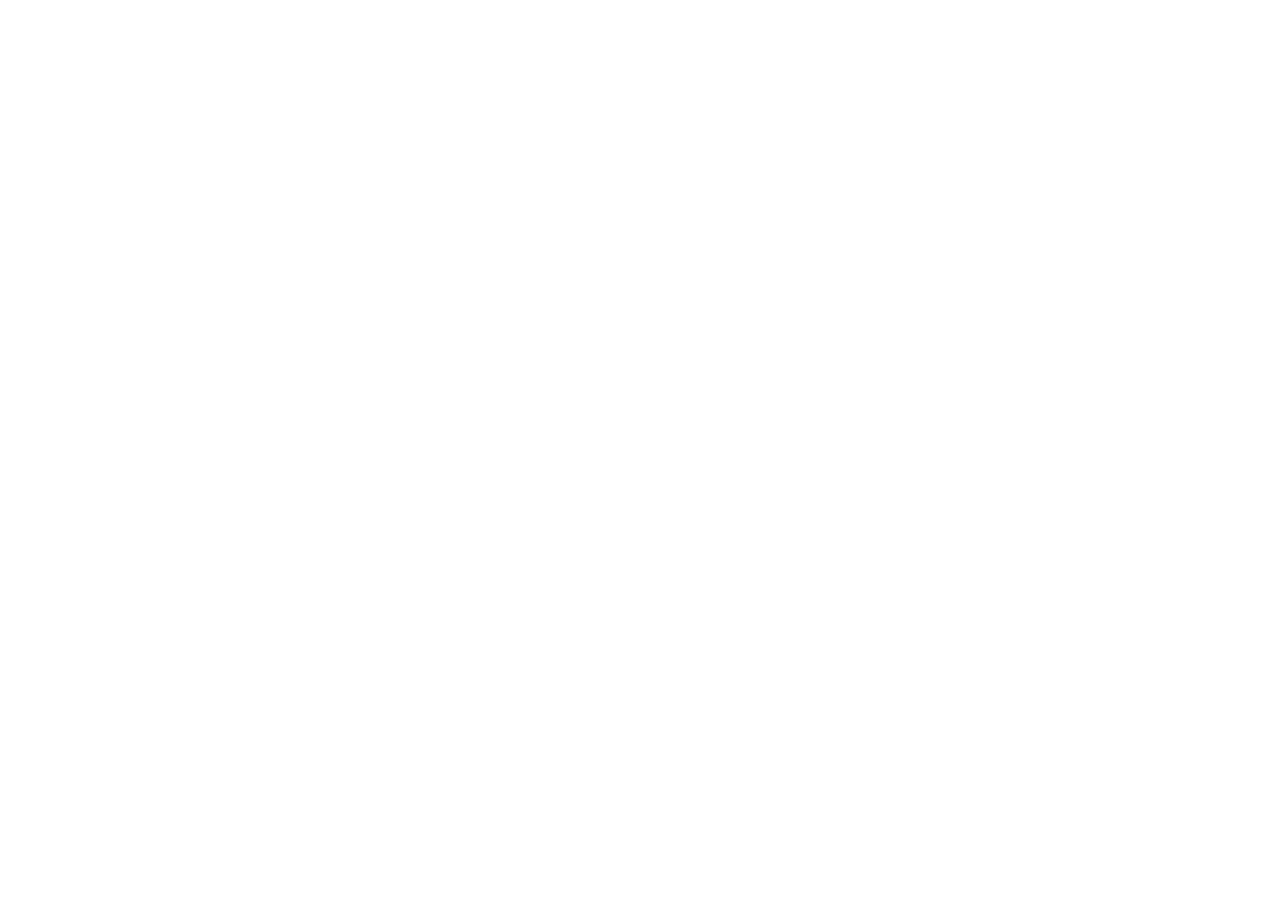
==== index-1.html @ 82b0519e "第一次" ====
<!DOCTYPE html>
<html lang="en">
<head>
  <meta charset="UTF-8">
  <meta http-equiv="X-UA-Compatible" content="IE=edge">
  <meta name="viewport" content="width=device-width, initial-scale=1.0">
  <title>Document</title>
</head>
<body>
  
</body>
</html>
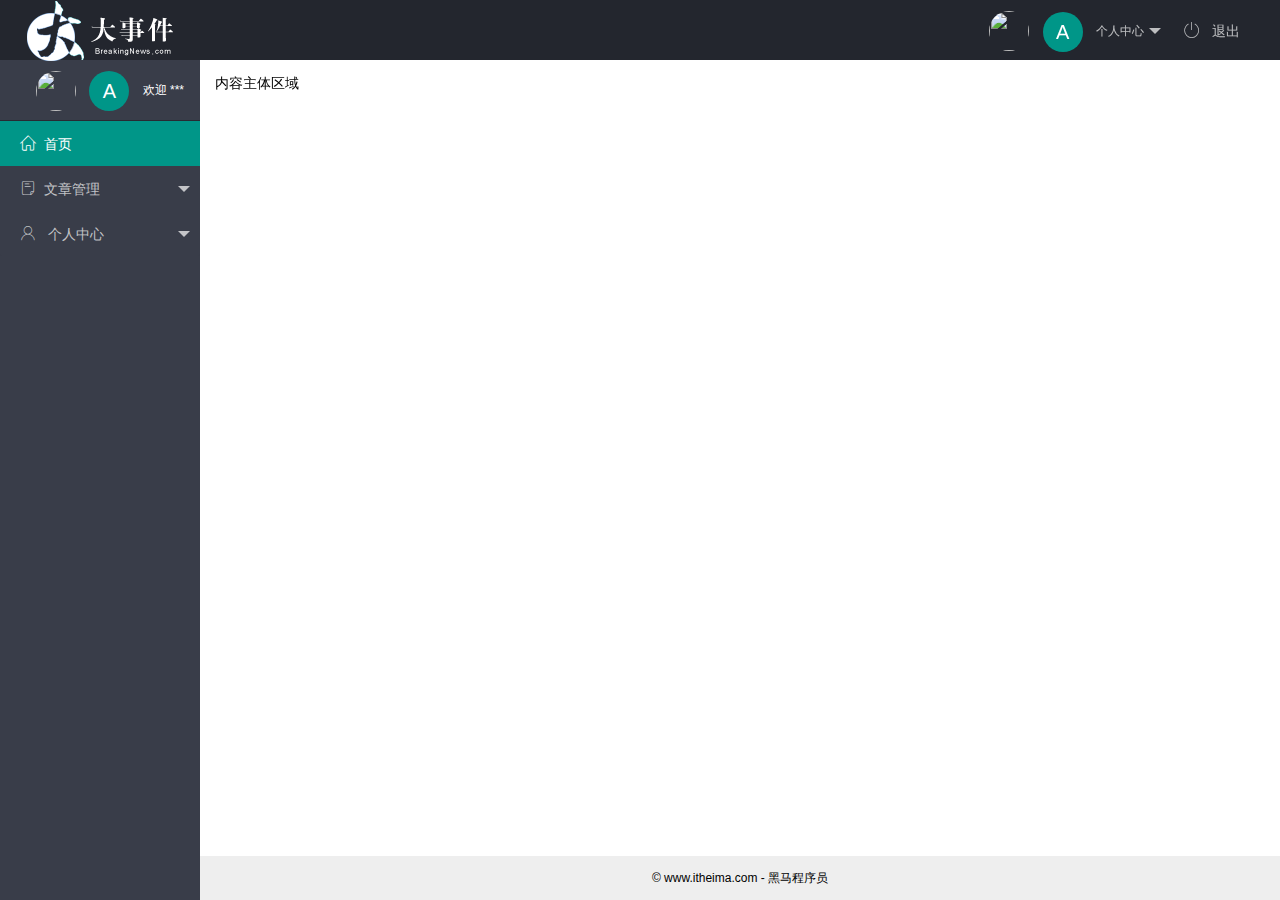
==== commit df643eb6: "index提交" ====
--- a/index-1.html
+++ b/index-1.html
@@ -1,12 +1,106 @@
 <!DOCTYPE html>
 <html lang="en">
+
 <head>
   <meta charset="UTF-8">
   <meta http-equiv="X-UA-Compatible" content="IE=edge">
   <meta name="viewport" content="width=device-width, initial-scale=1.0">
   <title>Document</title>
+  <!-- 导入类ui样式表 -->
+  <link rel="stylesheet" href="/assets/lib/layui/css/layui.css">
+  <!-- 导入字体图标 -->
+  <link rel="stylesheet" href="/assets/fonts/iconfont.css">
+  <!-- 导入自己样式 -->
+  <link rel="stylesheet" href="/assets/css/index-1.css">
 </head>
-<body>
-  
+
+<body class="layui-layout-body">
+  <div class="layui-layout layui-layout-admin">
+    <div class="layui-header">
+      <div class="layui-logo">
+        <img src="/assets/images/logo.png" alt="">
+      </div>
+      <!-- 头部区域（可配合layui已有的水平导航） -->
+      <ul class="layui-nav layui-layout-right">
+        <li class="layui-nav-item">
+          <!-- 右侧侧边栏头像 -->
+          <a href="javascript:;" class="userinfo">
+            <img src="http://t.cn/RCzsdCq" class="layui-nav-img">
+            <span class="text-avatar">A</span>
+            个人中心
+          </a>
+          <dl class="layui-nav-child">
+            <dd><a href="">基本资料</a></dd>
+            <dd><a href="">更换头像</a></dd>
+            <dd><a href="">重置密码</a></dd>
+          </dl>
+        </li>
+        <li class="layui-nav-item">
+          <a href=""><span class="iconfont icon-tuichu"></span> 退出</a>
+        </li>
+      </ul>
+    </div>
+
+    <div class="layui-side layui-bg-black">
+      <div class="layui-side-scroll">
+        <!-- 左侧侧边栏头像 -->
+        <div class="userinfo">
+          <img src="http://t.cn/RCzsdCq" class="layui-nav-img" />
+          <span class="text-avatar">A</span>
+          <span id="welcome">欢迎 ***</span>
+        </div>
+        <!-- 左侧导航区域（可配合layui已有的垂直导航） -->
+        <ul class="layui-nav layui-nav-tree" lay-shrink="all">
+          <li class="layui-nav-item layui-this">
+            <a href="/home/dashboard.html" target="fm"><span class="iconfont icon-home"></span>首页</a>
+          </li>
+          <li class="layui-nav-item">
+            <a class="" href="javascript:;"><span class="iconfont icon-16"></span>文章管理</a>
+            <dl class="layui-nav-child">
+              <dd>
+                <a href="javascript:;"><i class="layui-icon layui-icon-app"></i>文章类别</a>
+              </dd>
+              <dd>
+                <a href="javascript:;"><i class="layui-icon layui-icon-app"></i>文章列表</a>
+              </dd>
+              <dd>
+                <a href="javascript:;"><i class="layui-icon layui-icon-app"></i>发布文章</a>
+              </dd>
+            </dl>
+          </li>
+          <li class="layui-nav-item">
+            <a href="javascript:;"><span class="iconfont icon-user"></span> 个人中心</a>
+            <dl class="layui-nav-child">
+              <dd>
+                <a href="javascript:;"><i class="layui-icon layui-icon-app"></i>基本资料</a>
+              </dd>
+              <dd><a href="javascript:;"><i class="layui-icon layui-icon-app"></i>更换头像</a></dd>
+              <dd><a href="javascript:;"><i class="layui-icon layui-icon-app"></i>重置密码</a></dd>
+            </dl>
+          </li>
+
+        </ul>
+      </div>
+    </div>
+
+    <div class="layui-body">
+      <!-- 内容主体区域 -->
+      <div style="padding: 15px;">内容主体区域</div>
+    </div>
+
+    <div class="layui-footer">
+      <!-- 底部固定区域 -->
+      © www.itheima.com - 黑马程序员
+    </div>
+  </div>
+  <script src="/assets/lib/layui/layui.all.js"></script>
+  <!-- <script>
+  //JavaScript代码区域
+  layui.use('element', function(){
+    var element = layui.element;
+    
+  });
+  </script> -->
 </body>
+
 </html>--- a/assets/lib/layui/css/layui.css
+++ b/assets/lib/layui/css/layui.css
@@ -0,0 +1,2 @@
+/** layui-v2.5.5 MIT License By https://www.layui.com */
+ .layui-inline,img{display:inline-block;vertical-align:middle}h1,h2,h3,h4,h5,h6{font-weight:400}.layui-edge,.layui-header,.layui-inline,.layui-main{position:relative}.layui-body,.layui-edge,.layui-elip{overflow:hidden}.layui-btn,.layui-edge,.layui-inline,img{vertical-align:middle}.layui-btn,.layui-disabled,.layui-icon,.layui-unselect{-moz-user-select:none;-webkit-user-select:none;-ms-user-select:none}.layui-elip,.layui-form-checkbox span,.layui-form-pane .layui-form-label{text-overflow:ellipsis;white-space:nowrap}.layui-breadcrumb,.layui-tree-btnGroup{visibility:hidden}blockquote,body,button,dd,div,dl,dt,form,h1,h2,h3,h4,h5,h6,input,li,ol,p,pre,td,textarea,th,ul{margin:0;padding:0;-webkit-tap-highlight-color:rgba(0,0,0,0)}a:active,a:hover{outline:0}img{border:none}li{list-style:none}table{border-collapse:collapse;border-spacing:0}h4,h5,h6{font-size:100%}button,input,optgroup,option,select,textarea{font-family:inherit;font-size:inherit;font-style:inherit;font-weight:inherit;outline:0}pre{white-space:pre-wrap;white-space:-moz-pre-wrap;white-space:-pre-wrap;white-space:-o-pre-wrap;word-wrap:break-word}body{line-height:24px;font:14px Helvetica Neue,Helvetica,PingFang SC,Tahoma,Arial,sans-serif}hr{height:1px;margin:10px 0;border:0;clear:both}a{color:#333;text-decoration:none}a:hover{color:#777}a cite{font-style:normal;*cursor:pointer}.layui-border-box,.layui-border-box *{box-sizing:border-box}.layui-box,.layui-box *{box-sizing:content-box}.layui-clear{clear:both;*zoom:1}.layui-clear:after{content:'\20';clear:both;*zoom:1;display:block;height:0}.layui-inline{*display:inline;*zoom:1}.layui-edge{display:inline-block;width:0;height:0;border-width:6px;border-style:dashed;border-color:transparent}.layui-edge-top{top:-4px;border-bottom-color:#999;border-bottom-style:solid}.layui-edge-right{border-left-color:#999;border-left-style:solid}.layui-edge-bottom{top:2px;border-top-color:#999;border-top-style:solid}.layui-edge-left{border-right-color:#999;border-right-style:solid}.layui-disabled,.layui-disabled:hover{color:#d2d2d2!important;cursor:not-allowed!important}.layui-circle{border-radius:100%}.layui-show{display:block!important}.layui-hide{display:none!important}@font-face{font-family:layui-icon;src:url(../font/iconfont.eot?v=250);src:url(../font/iconfont.eot?v=250#iefix) format('embedded-opentype'),url(../font/iconfont.woff2?v=250) format('woff2'),url(../font/iconfont.woff?v=250) format('woff'),url(../font/iconfont.ttf?v=250) format('truetype'),url(../font/iconfont.svg?v=250#layui-icon) format('svg')}.layui-icon{font-family:layui-icon!important;font-size:16px;font-style:normal;-webkit-font-smoothing:antialiased;-moz-osx-font-smoothing:grayscale}.layui-icon-reply-fill:before{content:"\e611"}.layui-icon-set-fill:before{content:"\e614"}.layui-icon-menu-fill:before{content:"\e60f"}.layui-icon-search:before{content:"\e615"}.layui-icon-share:before{content:"\e641"}.layui-icon-set-sm:before{content:"\e620"}.layui-icon-engine:before{content:"\e628"}.layui-icon-close:before{content:"\1006"}.layui-icon-close-fill:before{content:"\1007"}.layui-icon-chart-screen:before{content:"\e629"}.layui-icon-star:before{content:"\e600"}.layui-icon-circle-dot:before{content:"\e617"}.layui-icon-chat:before{content:"\e606"}.layui-icon-release:before{content:"\e609"}.layui-icon-list:before{content:"\e60a"}.layui-icon-chart:before{content:"\e62c"}.layui-icon-ok-circle:before{content:"\1005"}.layui-icon-layim-theme:before{content:"\e61b"}.layui-icon-table:before{content:"\e62d"}.layui-icon-right:before{content:"\e602"}.layui-icon-left:before{content:"\e603"}.layui-icon-cart-simple:before{content:"\e698"}.layui-icon-face-cry:before{content:"\e69c"}.layui-icon-face-smile:before{content:"\e6af"}.layui-icon-survey:before{content:"\e6b2"}.layui-icon-tree:before{content:"\e62e"}.layui-icon-upload-circle:before{content:"\e62f"}.layui-icon-add-circle:before{content:"\e61f"}.layui-icon-download-circle:before{content:"\e601"}.layui-icon-templeate-1:before{content:"\e630"}.layui-icon-util:before{content:"\e631"}.layui-icon-face-surprised:before{content:"\e664"}.layui-icon-edit:before{content:"\e642"}.layui-icon-speaker:before{content:"\e645"}.layui-icon-down:before{content:"\e61a"}.layui-icon-file:before{content:"\e621"}.layui-icon-layouts:before{content:"\e632"}.layui-icon-rate-half:before{content:"\e6c9"}.layui-icon-add-circle-fine:before{content:"\e608"}.layui-icon-prev-circle:before{content:"\e633"}.layui-icon-read:before{content:"\e705"}.layui-icon-404:before{content:"\e61c"}.layui-icon-carousel:before{content:"\e634"}.layui-icon-help:before{content:"\e607"}.layui-icon-code-circle:before{content:"\e635"}.layui-icon-water:before{content:"\e636"}.layui-icon-username:before{content:"\e66f"}.layui-icon-find-fill:before{content:"\e670"}.layui-icon-about:before{content:"\e60b"}.layui-icon-location:before{content:"\e715"}.layui-icon-up:before{content:"\e619"}.layui-icon-pause:before{content:"\e651"}.layui-icon-date:before{content:"\e637"}.layui-icon-layim-uploadfile:before{content:"\e61d"}.layui-icon-delete:before{content:"\e640"}.layui-icon-play:before{content:"\e652"}.layui-icon-top:before{content:"\e604"}.layui-icon-friends:before{content:"\e612"}.layui-icon-refresh-3:before{content:"\e9aa"}.layui-icon-ok:before{content:"\e605"}.layui-icon-layer:before{content:"\e638"}.layui-icon-face-smile-fine:before{content:"\e60c"}.layui-icon-dollar:before{content:"\e659"}.layui-icon-group:before{content:"\e613"}.layui-icon-layim-download:before{content:"\e61e"}.layui-icon-picture-fine:before{content:"\e60d"}.layui-icon-link:before{content:"\e64c"}.layui-icon-diamond:before{content:"\e735"}.layui-icon-log:before{content:"\e60e"}.layui-icon-rate-solid:before{content:"\e67a"}.layui-icon-fonts-del:before{content:"\e64f"}.layui-icon-unlink:before{content:"\e64d"}.layui-icon-fonts-clear:before{content:"\e639"}.layui-icon-triangle-r:before{content:"\e623"}.layui-icon-circle:before{content:"\e63f"}.layui-icon-radio:before{content:"\e643"}.layui-icon-align-center:before{content:"\e647"}.layui-icon-align-right:before{content:"\e648"}.layui-icon-align-left:before{content:"\e649"}.layui-icon-loading-1:before{content:"\e63e"}.layui-icon-return:before{content:"\e65c"}.layui-icon-fonts-strong:before{content:"\e62b"}.layui-icon-upload:before{content:"\e67c"}.layui-icon-dialogue:before{content:"\e63a"}.layui-icon-video:before{content:"\e6ed"}.layui-icon-headset:before{content:"\e6fc"}.layui-icon-cellphone-fine:before{content:"\e63b"}.layui-icon-add-1:before{content:"\e654"}.layui-icon-face-smile-b:before{content:"\e650"}.layui-icon-fonts-html:before{content:"\e64b"}.layui-icon-form:before{content:"\e63c"}.layui-icon-cart:before{content:"\e657"}.layui-icon-camera-fill:before{content:"\e65d"}.layui-icon-tabs:before{content:"\e62a"}.layui-icon-fonts-code:before{content:"\e64e"}.layui-icon-fire:before{content:"\e756"}.layui-icon-set:before{content:"\e716"}.layui-icon-fonts-u:before{content:"\e646"}.layui-icon-triangle-d:before{content:"\e625"}.layui-icon-tips:before{content:"\e702"}.layui-icon-picture:before{content:"\e64a"}.layui-icon-more-vertical:before{content:"\e671"}.layui-icon-flag:before{content:"\e66c"}.layui-icon-loading:before{content:"\e63d"}.layui-icon-fonts-i:before{content:"\e644"}.layui-icon-refresh-1:before{content:"\e666"}.layui-icon-rmb:before{content:"\e65e"}.layui-icon-home:before{content:"\e68e"}.layui-icon-user:before{content:"\e770"}.layui-icon-notice:before{content:"\e667"}.layui-icon-login-weibo:before{content:"\e675"}.layui-icon-voice:before{content:"\e688"}.layui-icon-upload-drag:before{content:"\e681"}.layui-icon-login-qq:before{content:"\e676"}.layui-icon-snowflake:before{content:"\e6b1"}.layui-icon-file-b:before{content:"\e655"}.layui-icon-template:before{content:"\e663"}.layui-icon-auz:before{content:"\e672"}.layui-icon-console:before{content:"\e665"}.layui-icon-app:before{content:"\e653"}.layui-icon-prev:before{content:"\e65a"}.layui-icon-website:before{content:"\e7ae"}.layui-icon-next:before{content:"\e65b"}.layui-icon-component:before{content:"\e857"}.layui-icon-more:before{content:"\e65f"}.layui-icon-login-wechat:before{content:"\e677"}.layui-icon-shrink-right:before{content:"\e668"}.layui-icon-spread-left:before{content:"\e66b"}.layui-icon-camera:before{content:"\e660"}.layui-icon-note:before{content:"\e66e"}.layui-icon-refresh:before{content:"\e669"}.layui-icon-female:before{content:"\e661"}.layui-icon-male:before{content:"\e662"}.layui-icon-password:before{content:"\e673"}.layui-icon-senior:before{content:"\e674"}.layui-icon-theme:before{content:"\e66a"}.layui-icon-tread:before{content:"\e6c5"}.layui-icon-praise:before{content:"\e6c6"}.layui-icon-star-fill:before{content:"\e658"}.layui-icon-rate:before{content:"\e67b"}.layui-icon-template-1:before{content:"\e656"}.layui-icon-vercode:before{content:"\e679"}.layui-icon-cellphone:before{content:"\e678"}.layui-icon-screen-full:before{content:"\e622"}.layui-icon-screen-restore:before{content:"\e758"}.layui-icon-cols:before{content:"\e610"}.layui-icon-export:before{content:"\e67d"}.layui-icon-print:before{content:"\e66d"}.layui-icon-slider:before{content:"\e714"}.layui-icon-addition:before{content:"\e624"}.layui-icon-subtraction:before{content:"\e67e"}.layui-icon-service:before{content:"\e626"}.layui-icon-transfer:before{content:"\e691"}.layui-main{width:1140px;margin:0 auto}.layui-header{z-index:1000;height:60px}.layui-header a:hover{transition:all .5s;-webkit-transition:all .5s}.layui-side{position:fixed;left:0;top:0;bottom:0;z-index:999;width:200px;overflow-x:hidden}.layui-side-scroll{position:relative;width:220px;height:100%;overflow-x:hidden}.layui-body{position:absolute;left:200px;right:0;top:0;bottom:0;z-index:998;width:auto;overflow-y:auto;box-sizing:border-box}.layui-layout-body{overflow:hidden}.layui-layout-admin .layui-header{background-color:#23262E}.layui-layout-admin .layui-side{top:60px;width:200px;overflow-x:hidden}.layui-layout-admin .layui-body{position:fixed;top:60px;bottom:44px}.layui-layout-admin .layui-main{width:auto;margin:0 15px}.layui-layout-admin .layui-footer{position:fixed;left:200px;right:0;bottom:0;height:44px;line-height:44px;padding:0 15px;background-color:#eee}.layui-layout-admin .layui-logo{position:absolute;left:0;top:0;width:200px;height:100%;line-height:60px;text-align:center;color:#009688;font-size:16px}.layui-layout-admin .layui-header .layui-nav{background:0 0}.layui-layout-left{position:absolute!important;left:200px;top:0}.layui-layout-right{position:absolute!important;right:0;top:0}.layui-container{position:relative;margin:0 auto;padding:0 15px;box-sizing:border-box}.layui-fluid{position:relative;margin:0 auto;padding:0 15px}.layui-row:after,.layui-row:before{content:'';display:block;clear:both}.layui-col-lg1,.layui-col-lg10,.layui-col-lg11,.layui-col-lg12,.layui-col-lg2,.layui-col-lg3,.layui-col-lg4,.layui-col-lg5,.layui-col-lg6,.layui-col-lg7,.layui-col-lg8,.layui-col-lg9,.layui-col-md1,.layui-col-md10,.layui-col-md11,.layui-col-md12,.layui-col-md2,.layui-col-md3,.layui-col-md4,.layui-col-md5,.layui-col-md6,.layui-col-md7,.layui-col-md8,.layui-col-md9,.layui-col-sm1,.layui-col-sm10,.layui-col-sm11,.layui-col-sm12,.layui-col-sm2,.layui-col-sm3,.layui-col-sm4,.layui-col-sm5,.layui-col-sm6,.layui-col-sm7,.layui-col-sm8,.layui-col-sm9,.layui-col-xs1,.layui-col-xs10,.layui-col-xs11,.layui-col-xs12,.layui-col-xs2,.layui-col-xs3,.layui-col-xs4,.layui-col-xs5,.layui-col-xs6,.layui-col-xs7,.layui-col-xs8,.layui-col-xs9{position:relative;display:block;box-sizing:border-box}.layui-col-xs1,.layui-col-xs10,.layui-col-xs11,.layui-col-xs12,.layui-col-xs2,.layui-col-xs3,.layui-col-xs4,.layui-col-xs5,.layui-col-xs6,.layui-col-xs7,.layui-col-xs8,.layui-col-xs9{float:left}.layui-col-xs1{width:8.33333333%}.layui-col-xs2{width:16.66666667%}.layui-col-xs3{width:25%}.layui-col-xs4{width:33.33333333%}.layui-col-xs5{width:41.66666667%}.layui-col-xs6{width:50%}.layui-col-xs7{width:58.33333333%}.layui-col-xs8{width:66.66666667%}.layui-col-xs9{width:75%}.layui-col-xs10{width:83.33333333%}.layui-col-xs11{width:91.66666667%}.layui-col-xs12{width:100%}.layui-col-xs-offset1{margin-left:8.33333333%}.layui-col-xs-offset2{margin-left:16.66666667%}.layui-col-xs-offset3{margin-left:25%}.layui-col-xs-offset4{margin-left:33.33333333%}.layui-col-xs-offset5{margin-left:41.66666667%}.layui-col-xs-offset6{margin-left:50%}.layui-col-xs-offset7{margin-left:58.33333333%}.layui-col-xs-offset8{margin-left:66.66666667%}.layui-col-xs-offset9{margin-left:75%}.layui-col-xs-offset10{margin-left:83.33333333%}.layui-col-xs-offset11{margin-left:91.66666667%}.layui-col-xs-offset12{margin-left:100%}@media screen and (max-width:768px){.layui-hide-xs{display:none!important}.layui-show-xs-block{display:block!important}.layui-show-xs-inline{display:inline!important}.layui-show-xs-inline-block{display:inline-block!important}}@media screen and (min-width:768px){.layui-container{width:750px}.layui-hide-sm{display:none!important}.layui-show-sm-block{display:block!important}.layui-show-sm-inline{display:inline!important}.layui-show-sm-inline-block{display:inline-block!important}.layui-col-sm1,.layui-col-sm10,.layui-col-sm11,.layui-col-sm12,.layui-col-sm2,.layui-col-sm3,.layui-col-sm4,.layui-col-sm5,.layui-col-sm6,.layui-col-sm7,.layui-col-sm8,.layui-col-sm9{float:left}.layui-col-sm1{width:8.33333333%}.layui-col-sm2{width:16.66666667%}.layui-col-sm3{width:25%}.layui-col-sm4{width:33.33333333%}.layui-col-sm5{width:41.66666667%}.layui-col-sm6{width:50%}.layui-col-sm7{width:58.33333333%}.layui-col-sm8{width:66.66666667%}.layui-col-sm9{width:75%}.layui-col-sm10{width:83.33333333%}.layui-col-sm11{width:91.66666667%}.layui-col-sm12{width:100%}.layui-col-sm-offset1{margin-left:8.33333333%}.layui-col-sm-offset2{margin-left:16.66666667%}.layui-col-sm-offset3{margin-left:25%}.layui-col-sm-offset4{margin-left:33.33333333%}.layui-col-sm-offset5{margin-left:41.66666667%}.layui-col-sm-offset6{margin-left:50%}.layui-col-sm-offset7{margin-left:58.33333333%}.layui-col-sm-offset8{margin-left:66.66666667%}.layui-col-sm-offset9{margin-left:75%}.layui-col-sm-offset10{margin-left:83.33333333%}.layui-col-sm-offset11{margin-left:91.66666667%}.layui-col-sm-offset12{margin-left:100%}}@media screen and (min-width:992px){.layui-container{width:970px}.layui-hide-md{display:none!important}.layui-show-md-block{display:block!important}.layui-show-md-inline{display:inline!important}.layui-show-md-inline-block{display:inline-block!important}.layui-col-md1,.layui-col-md10,.layui-col-md11,.layui-col-md12,.layui-col-md2,.layui-col-md3,.layui-col-md4,.layui-col-md5,.layui-col-md6,.layui-col-md7,.layui-col-md8,.layui-col-md9{float:left}.layui-col-md1{width:8.33333333%}.layui-col-md2{width:16.66666667%}.layui-col-md3{width:25%}.layui-col-md4{width:33.33333333%}.layui-col-md5{width:41.66666667%}.layui-col-md6{width:50%}.layui-col-md7{width:58.33333333%}.layui-col-md8{width:66.66666667%}.layui-col-md9{width:75%}.layui-col-md10{width:83.33333333%}.layui-col-md11{width:91.66666667%}.layui-col-md12{width:100%}.layui-col-md-offset1{margin-left:8.33333333%}.layui-col-md-offset2{margin-left:16.66666667%}.layui-col-md-offset3{margin-left:25%}.layui-col-md-offset4{margin-left:33.33333333%}.layui-col-md-offset5{margin-left:41.66666667%}.layui-col-md-offset6{margin-left:50%}.layui-col-md-offset7{margin-left:58.33333333%}.layui-col-md-offset8{margin-left:66.66666667%}.layui-col-md-offset9{margin-left:75%}.layui-col-md-offset10{margin-left:83.33333333%}.layui-col-md-offset11{margin-left:91.66666667%}.layui-col-md-offset12{margin-left:100%}}@media screen and (min-width:1200px){.layui-container{width:1170px}.layui-hide-lg{display:none!important}.layui-show-lg-block{display:block!important}.layui-show-lg-inline{display:inline!important}.layui-show-lg-inline-block{display:inline-block!important}.layui-col-lg1,.layui-col-lg10,.layui-col-lg11,.layui-col-lg12,.layui-col-lg2,.layui-col-lg3,.layui-col-lg4,.layui-col-lg5,.layui-col-lg6,.layui-col-lg7,.layui-col-lg8,.layui-col-lg9{float:left}.layui-col-lg1{width:8.33333333%}.layui-col-lg2{width:16.66666667%}.layui-col-lg3{width:25%}.layui-col-lg4{width:33.33333333%}.layui-col-lg5{width:41.66666667%}.layui-col-lg6{width:50%}.layui-col-lg7{width:58.33333333%}.layui-col-lg8{width:66.66666667%}.layui-col-lg9{width:75%}.layui-col-lg10{width:83.33333333%}.layui-col-lg11{width:91.66666667%}.layui-col-lg12{width:100%}.layui-col-lg-offset1{margin-left:8.33333333%}.layui-col-lg-offset2{margin-left:16.66666667%}.layui-col-lg-offset3{margin-left:25%}.layui-col-lg-offset4{margin-left:33.33333333%}.layui-col-lg-offset5{margin-left:41.66666667%}.layui-col-lg-offset6{margin-left:50%}.layui-col-lg-offset7{margin-left:58.33333333%}.layui-col-lg-offset8{margin-left:66.66666667%}.layui-col-lg-offset9{margin-left:75%}.layui-col-lg-offset10{margin-left:83.33333333%}.layui-col-lg-offset11{margin-left:91.66666667%}.layui-col-lg-offset12{margin-left:100%}}.layui-col-space1{margin:-.5px}.layui-col-space1>*{padding:.5px}.layui-col-space3{margin:-1.5px}.layui-col-space3>*{padding:1.5px}.layui-col-space5{margin:-2.5px}.layui-col-space5>*{padding:2.5px}.layui-col-space8{margin:-3.5px}.layui-col-space8>*{padding:3.5px}.layui-col-space10{margin:-5px}.layui-col-space10>*{padding:5px}.layui-col-space12{margin:-6px}.layui-col-space12>*{padding:6px}.layui-col-space15{margin:-7.5px}.layui-col-space15>*{padding:7.5px}.layui-col-space18{margin:-9px}.layui-col-space18>*{padding:9px}.layui-col-space20{margin:-10px}.layui-col-space20>*{padding:10px}.layui-col-space22{margin:-11px}.layui-col-space22>*{padding:11px}.layui-col-space25{margin:-12.5px}.layui-col-space25>*{padding:12.5px}.layui-col-space30{margin:-15px}.layui-col-space30>*{padding:15px}.layui-btn,.layui-input,.layui-select,.layui-textarea,.layui-upload-button{outline:0;-webkit-appearance:none;transition:all .3s;-webkit-transition:all .3s;box-sizing:border-box}.layui-elem-quote{margin-bottom:10px;padding:15px;line-height:22px;border-left:5px solid #009688;border-radius:0 2px 2px 0;background-color:#f2f2f2}.layui-quote-nm{border-style:solid;border-width:1px 1px 1px 5px;background:0 0}.layui-elem-field{margin-bottom:10px;padding:0;border-width:1px;border-style:solid}.layui-elem-field legend{margin-left:20px;padding:0 10px;font-size:20px;font-weight:300}.layui-field-title{margin:10px 0 20px;border-width:1px 0 0}.layui-field-box{padding:10px 15px}.layui-field-title .layui-field-box{padding:10px 0}.layui-progress{position:relative;height:6px;border-radius:20px;background-color:#e2e2e2}.layui-progress-bar{position:absolute;left:0;top:0;width:0;max-width:100%;height:6px;border-radius:20px;text-align:right;background-color:#5FB878;transition:all .3s;-webkit-transition:all .3s}.layui-progress-big,.layui-progress-big .layui-progress-bar{height:18px;line-height:18px}.layui-progress-text{position:relative;top:-20px;line-height:18px;font-size:12px;color:#666}.layui-progress-big .layui-progress-text{position:static;padding:0 10px;color:#fff}.layui-collapse{border-width:1px;border-style:solid;border-radius:2px}.layui-colla-content,.layui-colla-item{border-top-width:1px;border-top-style:solid}.layui-colla-item:first-child{border-top:none}.layui-colla-title{position:relative;height:42px;line-height:42px;padding:0 15px 0 35px;color:#333;background-color:#f2f2f2;cursor:pointer;font-size:14px;overflow:hidden}.layui-colla-content{display:none;padding:10px 15px;line-height:22px;color:#666}.layui-colla-icon{position:absolute;left:15px;top:0;font-size:14px}.layui-card{margin-bottom:15px;border-radius:2px;background-color:#fff;box-shadow:0 1px 2px 0 rgba(0,0,0,.05)}.layui-card:last-child{margin-bottom:0}.layui-card-header{position:relative;height:42px;line-height:42px;padding:0 15px;border-bottom:1px solid #f6f6f6;color:#333;border-radius:2px 2px 0 0;font-size:14px}.layui-bg-black,.layui-bg-blue,.layui-bg-cyan,.layui-bg-green,.layui-bg-orange,.layui-bg-red{color:#fff!important}.layui-card-body{position:relative;padding:10px 15px;line-height:24px}.layui-card-body[pad15]{padding:15px}.layui-card-body[pad20]{padding:20px}.layui-card-body .layui-table{margin:5px 0}.layui-card .layui-tab{margin:0}.layui-panel-window{position:relative;padding:15px;border-radius:0;border-top:5px solid #E6E6E6;background-color:#fff}.layui-auxiliar-moving{position:fixed;left:0;right:0;top:0;bottom:0;width:100%;height:100%;background:0 0;z-index:9999999999}.layui-form-label,.layui-form-mid,.layui-form-select,.layui-input-block,.layui-input-inline,.layui-textarea{position:relative}.layui-bg-red{background-color:#FF5722!important}.layui-bg-orange{background-color:#FFB800!important}.layui-bg-green{background-color:#009688!important}.layui-bg-cyan{background-color:#2F4056!important}.layui-bg-blue{background-color:#1E9FFF!important}.layui-bg-black{background-color:#393D49!important}.layui-bg-gray{background-color:#eee!important;color:#666!important}.layui-badge-rim,.layui-colla-content,.layui-colla-item,.layui-collapse,.layui-elem-field,.layui-form-pane .layui-form-item[pane],.layui-form-pane .layui-form-label,.layui-input,.layui-layedit,.layui-layedit-tool,.layui-quote-nm,.layui-select,.layui-tab-bar,.layui-tab-card,.layui-tab-title,.layui-tab-title .layui-this:after,.layui-textarea{border-color:#e6e6e6}.layui-timeline-item:before,hr{background-color:#e6e6e6}.layui-text{line-height:22px;font-size:14px;color:#666}.layui-text h1,.layui-text h2,.layui-text h3{font-weight:500;color:#333}.layui-text h1{font-size:30px}.layui-text h2{font-size:24px}.layui-text h3{font-size:18px}.layui-text a:not(.layui-btn){color:#01AAED}.layui-text a:not(.layui-btn):hover{text-decoration:underline}.layui-text ul{padding:5px 0 5px 15px}.layui-text ul li{margin-top:5px;list-style-type:disc}.layui-text em,.layui-word-aux{color:#999!important;padding:0 5px!important}.layui-btn{display:inline-block;height:38px;line-height:38px;padding:0 18px;background-color:#009688;color:#fff;white-space:nowrap;text-align:center;font-size:14px;border:none;border-radius:2px;cursor:pointer}.layui-btn:hover{opacity:.8;filter:alpha(opacity=80);color:#fff}.layui-btn:active{opacity:1;filter:alpha(opacity=100)}.layui-btn+.layui-btn{margin-left:10px}.layui-btn-container{font-size:0}.layui-btn-container .layui-btn{margin-right:10px;margin-bottom:10px}.layui-btn-container .layui-btn+.layui-btn{margin-left:0}.layui-table .layui-btn-container .layui-btn{margin-bottom:9px}.layui-btn-radius{border-radius:100px}.layui-btn .layui-icon{margin-right:3px;font-size:18px;vertical-align:bottom;vertical-align:middle\9}.layui-btn-primary{border:1px solid #C9C9C9;background-color:#fff;color:#555}.layui-btn-primary:hover{border-color:#009688;color:#333}.layui-btn-normal{background-color:#1E9FFF}.layui-btn-warm{background-color:#FFB800}.layui-btn-danger{background-color:#FF5722}.layui-btn-checked{background-color:#5FB878}.layui-btn-disabled,.layui-btn-disabled:active,.layui-btn-disabled:hover{border:1px solid #e6e6e6;background-color:#FBFBFB;color:#C9C9C9;cursor:not-allowed;opacity:1}.layui-btn-lg{height:44px;line-height:44px;padding:0 25px;font-size:16px}.layui-btn-sm{height:30px;line-height:30px;padding:0 10px;font-size:12px}.layui-btn-sm i{font-size:16px!important}.layui-btn-xs{height:22px;line-height:22px;padding:0 5px;font-size:12px}.layui-btn-xs i{font-size:14px!important}.layui-btn-group{display:inline-block;vertical-align:middle;font-size:0}.layui-btn-group .layui-btn{margin-left:0!important;margin-right:0!important;border-left:1px solid rgba(255,255,255,.5);border-radius:0}.layui-btn-group .layui-btn-primary{border-left:none}.layui-btn-group .layui-btn-primary:hover{border-color:#C9C9C9;color:#009688}.layui-btn-group .layui-btn:first-child{border-left:none;border-radius:2px 0 0 2px}.layui-btn-group .layui-btn-primary:first-child{border-left:1px solid #c9c9c9}.layui-btn-group .layui-btn:last-child{border-radius:0 2px 2px 0}.layui-btn-group .layui-btn+.layui-btn{margin-left:0}.layui-btn-group+.layui-btn-group{margin-left:10px}.layui-btn-fluid{width:100%}.layui-input,.layui-select,.layui-textarea{height:38px;line-height:1.3;line-height:38px\9;border-width:1px;border-style:solid;background-color:#fff;border-radius:2px}.layui-input::-webkit-input-placeholder,.layui-select::-webkit-input-placeholder,.layui-textarea::-webkit-input-placeholder{line-height:1.3}.layui-input,.layui-textarea{display:block;width:100%;padding-left:10px}.layui-input:hover,.layui-textarea:hover{border-color:#D2D2D2!important}.layui-input:focus,.layui-textarea:focus{border-color:#C9C9C9!important}.layui-textarea{min-height:100px;height:auto;line-height:20px;padding:6px 10px;resize:vertical}.layui-select{padding:0 10px}.layui-form input[type=checkbox],.layui-form input[type=radio],.layui-form select{display:none}.layui-form [lay-ignore]{display:initial}.layui-form-item{margin-bottom:15px;clear:both;*zoom:1}.layui-form-item:after{content:'\20';clear:both;*zoom:1;display:block;height:0}.layui-form-label{float:left;display:block;padding:9px 15px;width:80px;font-weight:400;line-height:20px;text-align:right}.layui-form-label-col{display:block;float:none;padding:9px 0;line-height:20px;text-align:left}.layui-form-item .layui-inline{margin-bottom:5px;margin-right:10px}.layui-input-block{margin-left:110px;min-height:36px}.layui-input-inline{display:inline-block;vertical-align:middle}.layui-form-item .layui-input-inline{float:left;width:190px;margin-right:10px}.layui-form-text .layui-input-inline{width:auto}.layui-form-mid{float:left;display:block;padding:9px 0!important;line-height:20px;margin-right:10px}.layui-form-danger+.layui-form-select .layui-input,.layui-form-danger:focus{border-color:#FF5722!important}.layui-form-select .layui-input{padding-right:30px;cursor:pointer}.layui-form-select .layui-edge{position:absolute;right:10px;top:50%;margin-top:-3px;cursor:pointer;border-width:6px;border-top-color:#c2c2c2;border-top-style:solid;transition:all .3s;-webkit-transition:all .3s}.layui-form-select dl{display:none;position:absolute;left:0;top:42px;padding:5px 0;z-index:899;min-width:100%;border:1px solid #d2d2d2;max-height:300px;overflow-y:auto;background-color:#fff;border-radius:2px;box-shadow:0 2px 4px rgba(0,0,0,.12);box-sizing:border-box}.layui-form-select dl dd,.layui-form-select dl dt{padding:0 10px;line-height:36px;white-space:nowrap;overflow:hidden;text-overflow:ellipsis}.layui-form-select dl dt{font-size:12px;color:#999}.layui-form-select dl dd{cursor:pointer}.layui-form-select dl dd:hover{background-color:#f2f2f2;-webkit-transition:.5s all;transition:.5s all}.layui-form-select .layui-select-group dd{padding-left:20px}.layui-form-select dl dd.layui-select-tips{padding-left:10px!important;color:#999}.layui-form-select dl dd.layui-this{background-color:#5FB878;color:#fff}.layui-form-checkbox,.layui-form-select dl dd.layui-disabled{background-color:#fff}.layui-form-selected dl{display:block}.layui-form-checkbox,.layui-form-checkbox *,.layui-form-switch{display:inline-block;vertical-align:middle}.layui-form-selected .layui-edge{margin-top:-9px;-webkit-transform:rotate(180deg);transform:rotate(180deg);margin-top:-3px\9}:root .layui-form-selected .layui-edge{margin-top:-9px\0/IE9}.layui-form-selectup dl{top:auto;bottom:42px}.layui-select-none{margin:5px 0;text-align:center;color:#999}.layui-select-disabled .layui-disabled{border-color:#eee!important}.layui-select-disabled .layui-edge{border-top-color:#d2d2d2}.layui-form-checkbox{position:relative;height:30px;line-height:30px;margin-right:10px;padding-right:30px;cursor:pointer;font-size:0;-webkit-transition:.1s linear;transition:.1s linear;box-sizing:border-box}.layui-form-checkbox span{padding:0 10px;height:100%;font-size:14px;border-radius:2px 0 0 2px;background-color:#d2d2d2;color:#fff;overflow:hidden}.layui-form-checkbox:hover span{background-color:#c2c2c2}.layui-form-checkbox i{position:absolute;right:0;top:0;width:30px;height:28px;border:1px solid #d2d2d2;border-left:none;border-radius:0 2px 2px 0;color:#fff;font-size:20px;text-align:center}.layui-form-checkbox:hover i{border-color:#c2c2c2;color:#c2c2c2}.layui-form-checked,.layui-form-checked:hover{border-color:#5FB878}.layui-form-checked span,.layui-form-checked:hover span{background-color:#5FB878}.layui-form-checked i,.layui-form-checked:hover i{color:#5FB878}.layui-form-item .layui-form-checkbox{margin-top:4px}.layui-form-checkbox[lay-skin=primary]{height:auto!important;line-height:normal!important;min-width:18px;min-height:18px;border:none!important;margin-right:0;padding-left:28px;padding-right:0;background:0 0}.layui-form-checkbox[lay-skin=primary] span{padding-left:0;padding-right:15px;line-height:18px;background:0 0;color:#666}.layui-form-checkbox[lay-skin=primary] i{right:auto;left:0;width:16px;height:16px;line-height:16px;border:1px solid #d2d2d2;font-size:12px;border-radius:2px;background-color:#fff;-webkit-transition:.1s linear;transition:.1s linear}.layui-form-checkbox[lay-skin=primary]:hover i{border-color:#5FB878;color:#fff}.layui-form-checked[lay-skin=primary] i{border-color:#5FB878!important;background-color:#5FB878;color:#fff}.layui-checkbox-disbaled[lay-skin=primary] span{background:0 0!important;color:#c2c2c2}.layui-checkbox-disbaled[lay-skin=primary]:hover i{border-color:#d2d2d2}.layui-form-item .layui-form-checkbox[lay-skin=primary]{margin-top:10px}.layui-form-switch{position:relative;height:22px;line-height:22px;min-width:35px;padding:0 5px;margin-top:8px;border:1px solid #d2d2d2;border-radius:20px;cursor:pointer;background-color:#fff;-webkit-transition:.1s linear;transition:.1s linear}.layui-form-switch i{position:absolute;left:5px;top:3px;width:16px;height:16px;border-radius:20px;background-color:#d2d2d2;-webkit-transition:.1s linear;transition:.1s linear}.layui-form-switch em{position:relative;top:0;width:25px;margin-left:21px;padding:0!important;text-align:center!important;color:#999!important;font-style:normal!important;font-size:12px}.layui-form-onswitch{border-color:#5FB878;background-color:#5FB878}.layui-checkbox-disbaled,.layui-checkbox-disbaled i{border-color:#e2e2e2!important}.layui-form-onswitch i{left:100%;margin-left:-21px;background-color:#fff}.layui-form-onswitch em{margin-left:5px;margin-right:21px;color:#fff!important}.layui-checkbox-disbaled span{background-color:#e2e2e2!important}.layui-checkbox-disbaled:hover i{color:#fff!important}[lay-radio]{display:none}.layui-form-radio,.layui-form-radio *{display:inline-block;vertical-align:middle}.layui-form-radio{line-height:28px;margin:6px 10px 0 0;padding-right:10px;cursor:pointer;font-size:0}.layui-form-radio *{font-size:14px}.layui-form-radio>i{margin-right:8px;font-size:22px;color:#c2c2c2}.layui-form-radio>i:hover,.layui-form-radioed>i{color:#5FB878}.layui-radio-disbaled>i{color:#e2e2e2!important}.layui-form-pane .layui-form-label{width:110px;padding:8px 15px;height:38px;line-height:20px;border-width:1px;border-style:solid;border-radius:2px 0 0 2px;text-align:center;background-color:#FBFBFB;overflow:hidden;box-sizing:border-box}.layui-form-pane .layui-input-inline{margin-left:-1px}.layui-form-pane .layui-input-block{margin-left:110px;left:-1px}.layui-form-pane .layui-input{border-radius:0 2px 2px 0}.layui-form-pane .layui-form-text .layui-form-label{float:none;width:100%;border-radius:2px;box-sizing:border-box;text-align:left}.layui-form-pane .layui-form-text .layui-input-inline{display:block;margin:0;top:-1px;clear:both}.layui-form-pane .layui-form-text .layui-input-block{margin:0;left:0;top:-1px}.layui-form-pane .layui-form-text .layui-textarea{min-height:100px;border-radius:0 0 2px 2px}.layui-form-pane .layui-form-checkbox{margin:4px 0 4px 10px}.layui-form-pane .layui-form-radio,.layui-form-pane .layui-form-switch{margin-top:6px;margin-left:10px}.layui-form-pane .layui-form-item[pane]{position:relative;border-width:1px;border-style:solid}.layui-form-pane .layui-form-item[pane] .layui-form-label{position:absolute;left:0;top:0;height:100%;border-width:0 1px 0 0}.layui-form-pane .layui-form-item[pane] .layui-input-inline{margin-left:110px}@media screen and (max-width:450px){.layui-form-item .layui-form-label{text-overflow:ellipsis;overflow:hidden;white-space:nowrap}.layui-form-item .layui-inline{display:block;margin-right:0;margin-bottom:20px;clear:both}.layui-form-item .layui-inline:after{content:'\20';clear:both;display:block;height:0}.layui-form-item .layui-input-inline{display:block;float:none;left:-3px;width:auto;margin:0 0 10px 112px}.layui-form-item .layui-input-inline+.layui-form-mid{margin-left:110px;top:-5px;padding:0}.layui-form-item .layui-form-checkbox{margin-right:5px;margin-bottom:5px}}.layui-layedit{border-width:1px;border-style:solid;border-radius:2px}.layui-layedit-tool{padding:3px 5px;border-bottom-width:1px;border-bottom-style:solid;font-size:0}.layedit-tool-fixed{position:fixed;top:0;border-top:1px solid #e2e2e2}.layui-layedit-tool .layedit-tool-mid,.layui-layedit-tool .layui-icon{display:inline-block;vertical-align:middle;text-align:center;font-size:14px}.layui-layedit-tool .layui-icon{position:relative;width:32px;height:30px;line-height:30px;margin:3px 5px;color:#777;cursor:pointer;border-radius:2px}.layui-layedit-tool .layui-icon:hover{color:#393D49}.layui-layedit-tool .layui-icon:active{color:#000}.layui-layedit-tool .layedit-tool-active{background-color:#e2e2e2;color:#000}.layui-layedit-tool .layui-disabled,.layui-layedit-tool .layui-disabled:hover{color:#d2d2d2;cursor:not-allowed}.layui-layedit-tool .layedit-tool-mid{width:1px;height:18px;margin:0 10px;background-color:#d2d2d2}.layedit-tool-html{width:50px!important;font-size:30px!important}.layedit-tool-b,.layedit-tool-code,.layedit-tool-help{font-size:16px!important}.layedit-tool-d,.layedit-tool-face,.layedit-tool-image,.layedit-tool-unlink{font-size:18px!important}.layedit-tool-image input{position:absolute;font-size:0;left:0;top:0;width:100%;height:100%;opacity:.01;filter:Alpha(opacity=1);cursor:pointer}.layui-layedit-iframe iframe{display:block;width:100%}#LAY_layedit_code{overflow:hidden}.layui-laypage{display:inline-block;*display:inline;*zoom:1;vertical-align:middle;margin:10px 0;font-size:0}.layui-laypage>a:first-child,.layui-laypage>a:first-child em{border-radius:2px 0 0 2px}.layui-laypage>a:last-child,.layui-laypage>a:last-child em{border-radius:0 2px 2px 0}.layui-laypage>:first-child{margin-left:0!important}.layui-laypage>:last-child{margin-right:0!important}.layui-laypage a,.layui-laypage button,.layui-laypage input,.layui-laypage select,.layui-laypage span{border:1px solid #e2e2e2}.layui-laypage a,.layui-laypage span{display:inline-block;*display:inline;*zoom:1;vertical-align:middle;padding:0 15px;height:28px;line-height:28px;margin:0 -1px 5px 0;background-color:#fff;color:#333;font-size:12px}.layui-flow-more a *,.layui-laypage input,.layui-table-view select[lay-ignore]{display:inline-block}.layui-laypage a:hover{color:#009688}.layui-laypage em{font-style:normal}.layui-laypage .layui-laypage-spr{color:#999;font-weight:700}.layui-laypage a{text-decoration:none}.layui-laypage .layui-laypage-curr{position:relative}.layui-laypage .layui-laypage-curr em{position:relative;color:#fff}.layui-laypage .layui-laypage-curr .layui-laypage-em{position:absolute;left:-1px;top:-1px;padding:1px;width:100%;height:100%;background-color:#009688}.layui-laypage-em{border-radius:2px}.layui-laypage-next em,.layui-laypage-prev em{font-family:Sim sun;font-size:16px}.layui-laypage .layui-laypage-count,.layui-laypage .layui-laypage-limits,.layui-laypage .layui-laypage-refresh,.layui-laypage .layui-laypage-skip{margin-left:10px;margin-right:10px;padding:0;border:none}.layui-laypage .layui-laypage-limits,.layui-laypage .layui-laypage-refresh{vertical-align:top}.layui-laypage .layui-laypage-refresh i{font-size:18px;cursor:pointer}.layui-laypage select{height:22px;padding:3px;border-radius:2px;cursor:pointer}.layui-laypage .layui-laypage-skip{height:30px;line-height:30px;color:#999}.layui-laypage button,.layui-laypage input{height:30px;line-height:30px;border-radius:2px;vertical-align:top;background-color:#fff;box-sizing:border-box}.layui-laypage input{width:40px;margin:0 10px;padding:0 3px;text-align:center}.layui-laypage input:focus,.layui-laypage select:focus{border-color:#009688!important}.layui-laypage button{margin-left:10px;padding:0 10px;cursor:pointer}.layui-table,.layui-table-view{margin:10px 0}.layui-flow-more{margin:10px 0;text-align:center;color:#999;font-size:14px}.layui-flow-more a{height:32px;line-height:32px}.layui-flow-more a *{vertical-align:top}.layui-flow-more a cite{padding:0 20px;border-radius:3px;background-color:#eee;color:#333;font-style:normal}.layui-flow-more a cite:hover{opacity:.8}.layui-flow-more a i{font-size:30px;color:#737383}.layui-table{width:100%;background-color:#fff;color:#666}.layui-table tr{transition:all .3s;-webkit-transition:all .3s}.layui-table th{text-align:left;font-weight:400}.layui-table tbody tr:hover,.layui-table thead tr,.layui-table-click,.layui-table-header,.layui-table-hover,.layui-table-mend,.layui-table-patch,.layui-table-tool,.layui-table-total,.layui-table-total tr,.layui-table[lay-even] tr:nth-child(even){background-color:#f2f2f2}.layui-table td,.layui-table th,.layui-table-col-set,.layui-table-fixed-r,.layui-table-grid-down,.layui-table-header,.layui-table-page,.layui-table-tips-main,.layui-table-tool,.layui-table-total,.layui-table-view,.layui-table[lay-skin=line],.layui-table[lay-skin=row]{border-width:1px;border-style:solid;border-color:#e6e6e6}.layui-table td,.layui-table th{position:relative;padding:9px 15px;min-height:20px;line-height:20px;font-size:14px}.layui-table[lay-skin=line] td,.layui-table[lay-skin=line] th{border-width:0 0 1px}.layui-table[lay-skin=row] td,.layui-table[lay-skin=row] th{border-width:0 1px 0 0}.layui-table[lay-skin=nob] td,.layui-table[lay-skin=nob] th{border:none}.layui-table img{max-width:100px}.layui-table[lay-size=lg] td,.layui-table[lay-size=lg] th{padding:15px 30px}.layui-table-view .layui-table[lay-size=lg] .layui-table-cell{height:40px;line-height:40px}.layui-table[lay-size=sm] td,.layui-table[lay-size=sm] th{font-size:12px;padding:5px 10px}.layui-table-view .layui-table[lay-size=sm] .layui-table-cell{height:20px;line-height:20px}.layui-table[lay-data]{display:none}.layui-table-box{position:relative;overflow:hidden}.layui-table-view .layui-table{position:relative;width:auto;margin:0}.layui-table-view .layui-table[lay-skin=line]{border-width:0 1px 0 0}.layui-table-view .layui-table[lay-skin=row]{border-width:0 0 1px}.layui-table-view .layui-table td,.layui-table-view .layui-table th{padding:5px 0;border-top:none;border-left:none}.layui-table-view .layui-table th.layui-unselect .layui-table-cell span{cursor:pointer}.layui-table-view .layui-table td{cursor:default}.layui-table-view .layui-table td[data-edit=text]{cursor:text}.layui-table-view .layui-form-checkbox[lay-skin=primary] i{width:18px;height:18px}.layui-table-view .layui-form-radio{line-height:0;padding:0}.layui-table-view .layui-form-radio>i{margin:0;font-size:20px}.layui-table-init{position:absolute;left:0;top:0;width:100%;height:100%;text-align:center;z-index:110}.layui-table-init .layui-icon{position:absolute;left:50%;top:50%;margin:-15px 0 0 -15px;font-size:30px;color:#c2c2c2}.layui-table-header{border-width:0 0 1px;overflow:hidden}.layui-table-header .layui-table{margin-bottom:-1px}.layui-table-tool .layui-inline[lay-event]{position:relative;width:26px;height:26px;padding:5px;line-height:16px;margin-right:10px;text-align:center;color:#333;border:1px solid #ccc;cursor:pointer;-webkit-transition:.5s all;transition:.5s all}.layui-table-tool .layui-inline[lay-event]:hover{border:1px solid #999}.layui-table-tool-temp{padding-right:120px}.layui-table-tool-self{position:absolute;right:17px;top:10px}.layui-table-tool .layui-table-tool-self .layui-inline[lay-event]{margin:0 0 0 10px}.layui-table-tool-panel{position:absolute;top:29px;left:-1px;padding:5px 0;min-width:150px;min-height:40px;border:1px solid #d2d2d2;text-align:left;overflow-y:auto;background-color:#fff;box-shadow:0 2px 4px rgba(0,0,0,.12)}.layui-table-cell,.layui-table-tool-panel li{overflow:hidden;text-overflow:ellipsis;white-space:nowrap}.layui-table-tool-panel li{padding:0 10px;line-height:30px;-webkit-transition:.5s all;transition:.5s all}.layui-table-tool-panel li .layui-form-checkbox[lay-skin=primary]{width:100%;padding-left:28px}.layui-table-tool-panel li:hover{background-color:#f2f2f2}.layui-table-tool-panel li .layui-form-checkbox[lay-skin=primary] i{position:absolute;left:0;top:0}.layui-table-tool-panel li .layui-form-checkbox[lay-skin=primary] span{padding:0}.layui-table-tool .layui-table-tool-self .layui-table-tool-panel{left:auto;right:-1px}.layui-table-col-set{position:absolute;right:0;top:0;width:20px;height:100%;border-width:0 0 0 1px;background-color:#fff}.layui-table-sort{width:10px;height:20px;margin-left:5px;cursor:pointer!important}.layui-table-sort .layui-edge{position:absolute;left:5px;border-width:5px}.layui-table-sort .layui-table-sort-asc{top:3px;border-top:none;border-bottom-style:solid;border-bottom-color:#b2b2b2}.layui-table-sort .layui-table-sort-asc:hover{border-bottom-color:#666}.layui-table-sort .layui-table-sort-desc{bottom:5px;border-bottom:none;border-top-style:solid;border-top-color:#b2b2b2}.layui-table-sort .layui-table-sort-desc:hover{border-top-color:#666}.layui-table-sort[lay-sort=asc] .layui-table-sort-asc{border-bottom-color:#000}.layui-table-sort[lay-sort=desc] .layui-table-sort-desc{border-top-color:#000}.layui-table-cell{height:28px;line-height:28px;padding:0 15px;position:relative;box-sizing:border-box}.layui-table-cell .layui-form-checkbox[lay-skin=primary]{top:-1px;padding:0}.layui-table-cell .layui-table-link{color:#01AAED}.laytable-cell-checkbox,.laytable-cell-numbers,.laytable-cell-radio,.laytable-cell-space{padding:0;text-align:center}.layui-table-body{position:relative;overflow:auto;margin-right:-1px;margin-bottom:-1px}.layui-table-body .layui-none{line-height:26px;padding:15px;text-align:center;color:#999}.layui-table-fixed{position:absolute;left:0;top:0;z-index:101}.layui-table-fixed .layui-table-body{overflow:hidden}.layui-table-fixed-l{box-shadow:0 -1px 8px rgba(0,0,0,.08)}.layui-table-fixed-r{left:auto;right:-1px;border-width:0 0 0 1px;box-shadow:-1px 0 8px rgba(0,0,0,.08)}.layui-table-fixed-r .layui-table-header{position:relative;overflow:visible}.layui-table-mend{position:absolute;right:-49px;top:0;height:100%;width:50px}.layui-table-tool{position:relative;z-index:890;width:100%;min-height:50px;line-height:30px;padding:10px 15px;border-width:0 0 1px}.layui-table-tool .layui-btn-container{margin-bottom:-10px}.layui-table-page,.layui-table-total{border-width:1px 0 0;margin-bottom:-1px;overflow:hidden}.layui-table-page{position:relative;width:100%;padding:7px 7px 0;height:41px;font-size:12px;white-space:nowrap}.layui-table-page>div{height:26px}.layui-table-page .layui-laypage{margin:0}.layui-table-page .layui-laypage a,.layui-table-page .layui-laypage span{height:26px;line-height:26px;margin-bottom:10px;border:none;background:0 0}.layui-table-page .layui-laypage a,.layui-table-page .layui-laypage span.layui-laypage-curr{padding:0 12px}.layui-table-page .layui-laypage span{margin-left:0;padding:0}.layui-table-page .layui-laypage .layui-laypage-prev{margin-left:-7px!important}.layui-table-page .layui-laypage .layui-laypage-curr .layui-laypage-em{left:0;top:0;padding:0}.layui-table-page .layui-laypage button,.layui-table-page .layui-laypage input{height:26px;line-height:26px}.layui-table-page .layui-laypage input{width:40px}.layui-table-page .layui-laypage button{padding:0 10px}.layui-table-page select{height:18px}.layui-table-patch .layui-table-cell{padding:0;width:30px}.layui-table-edit{position:absolute;left:0;top:0;width:100%;height:100%;padding:0 14px 1px;border-radius:0;box-shadow:1px 1px 20px rgba(0,0,0,.15)}.layui-table-edit:focus{border-color:#5FB878!important}select.layui-table-edit{padding:0 0 0 10px;border-color:#C9C9C9}.layui-table-view .layui-form-checkbox,.layui-table-view .layui-form-radio,.layui-table-view .layui-form-switch{top:0;margin:0;box-sizing:content-box}.layui-table-view .layui-form-checkbox{top:-1px;height:26px;line-height:26px}.layui-table-view .layui-form-checkbox i{height:26px}.layui-table-grid .layui-table-cell{overflow:visible}.layui-table-grid-down{position:absolute;top:0;right:0;width:26px;height:100%;padding:5px 0;border-width:0 0 0 1px;text-align:center;background-color:#fff;color:#999;cursor:pointer}.layui-table-grid-down .layui-icon{position:absolute;top:50%;left:50%;margin:-8px 0 0 -8px}.layui-table-grid-down:hover{background-color:#fbfbfb}body .layui-table-tips .layui-layer-content{background:0 0;padding:0;box-shadow:0 1px 6px rgba(0,0,0,.12)}.layui-table-tips-main{margin:-44px 0 0 -1px;max-height:150px;padding:8px 15px;font-size:14px;overflow-y:scroll;background-color:#fff;color:#666}.layui-table-tips-c{position:absolute;right:-3px;top:-13px;width:20px;height:20px;padding:3px;cursor:pointer;background-color:#666;border-radius:50%;color:#fff}.layui-table-tips-c:hover{background-color:#777}.layui-table-tips-c:before{position:relative;right:-2px}.layui-upload-file{display:none!important;opacity:.01;filter:Alpha(opacity=1)}.layui-upload-drag,.layui-upload-form,.layui-upload-wrap{display:inline-block}.layui-upload-list{margin:10px 0}.layui-upload-choose{padding:0 10px;color:#999}.layui-upload-drag{position:relative;padding:30px;border:1px dashed #e2e2e2;background-color:#fff;text-align:center;cursor:pointer;color:#999}.layui-upload-drag .layui-icon{font-size:50px;color:#009688}.layui-upload-drag[lay-over]{border-color:#009688}.layui-upload-iframe{position:absolute;width:0;height:0;border:0;visibility:hidden}.layui-upload-wrap{position:relative;vertical-align:middle}.layui-upload-wrap .layui-upload-file{display:block!important;position:absolute;left:0;top:0;z-index:10;font-size:100px;width:100%;height:100%;opacity:.01;filter:Alpha(opacity=1);cursor:pointer}.layui-transfer-active,.layui-transfer-box{display:inline-block;vertical-align:middle}.layui-transfer-box,.layui-transfer-header,.layui-transfer-search{border-width:0;border-style:solid;border-color:#e6e6e6}.layui-transfer-box{position:relative;border-width:1px;width:200px;height:360px;border-radius:2px;background-color:#fff}.layui-transfer-box .layui-form-checkbox{width:100%;margin:0!important}.layui-transfer-header{height:38px;line-height:38px;padding:0 10px;border-bottom-width:1px}.layui-transfer-search{position:relative;padding:10px;border-bottom-width:1px}.layui-transfer-search .layui-input{height:32px;padding-left:30px;font-size:12px}.layui-transfer-search .layui-icon-search{position:absolute;left:20px;top:50%;margin-top:-8px;color:#666}.layui-transfer-active{margin:0 15px}.layui-transfer-active .layui-btn{display:block;margin:0;padding:0 15px;background-color:#5FB878;border-color:#5FB878;color:#fff}.layui-transfer-active .layui-btn-disabled{background-color:#FBFBFB;border-color:#e6e6e6;color:#C9C9C9}.layui-transfer-active .layui-btn:first-child{margin-bottom:15px}.layui-transfer-active .layui-btn .layui-icon{margin:0;font-size:14px!important}.layui-transfer-data{padding:5px 0;overflow:auto}.layui-transfer-data li{height:32px;line-height:32px;padding:0 10px}.layui-transfer-data li:hover{background-color:#f2f2f2;transition:.5s all}.layui-transfer-data .layui-none{padding:15px 10px;text-align:center;color:#999}.layui-nav{position:relative;padding:0 20px;background-color:#393D49;color:#fff;border-radius:2px;font-size:0;box-sizing:border-box}.layui-nav *{font-size:14px}.layui-nav .layui-nav-item{position:relative;display:inline-block;*display:inline;*zoom:1;vertical-align:middle;line-height:60px}.layui-nav .layui-nav-item a{display:block;padding:0 20px;color:#fff;color:rgba(255,255,255,.7);transition:all .3s;-webkit-transition:all .3s}.layui-nav .layui-this:after,.layui-nav-bar,.layui-nav-tree .layui-nav-itemed:after{position:absolute;left:0;top:0;width:0;height:5px;background-color:#5FB878;transition:all .2s;-webkit-transition:all .2s}.layui-nav-bar{z-index:1000}.layui-nav .layui-nav-item a:hover,.layui-nav .layui-this a{color:#fff}.layui-nav .layui-this:after{content:'';top:auto;bottom:0;width:100%}.layui-nav-img{width:30px;height:30px;margin-right:10px;border-radius:50%}.layui-nav .layui-nav-more{content:'';width:0;height:0;border-style:solid dashed dashed;border-color:#fff transparent transparent;overflow:hidden;cursor:pointer;transition:all .2s;-webkit-transition:all .2s;position:absolute;top:50%;right:3px;margin-top:-3px;border-width:6px;border-top-color:rgba(255,255,255,.7)}.layui-nav .layui-nav-mored,.layui-nav-itemed>a .layui-nav-more{margin-top:-9px;border-style:dashed dashed solid;border-color:transparent transparent #fff}.layui-nav-child{display:none;position:absolute;left:0;top:65px;min-width:100%;line-height:36px;padding:5px 0;box-shadow:0 2px 4px rgba(0,0,0,.12);border:1px solid #d2d2d2;background-color:#fff;z-index:100;border-radius:2px;white-space:nowrap}.layui-nav .layui-nav-child a{color:#333}.layui-nav .layui-nav-child a:hover{background-color:#f2f2f2;color:#000}.layui-nav-child dd{position:relative}.layui-nav .layui-nav-child dd.layui-this a,.layui-nav-child dd.layui-this{background-color:#5FB878;color:#fff}.layui-nav-child dd.layui-this:after{display:none}.layui-nav-tree{width:200px;padding:0}.layui-nav-tree .layui-nav-item{display:block;width:100%;line-height:45px}.layui-nav-tree .layui-nav-item a{position:relative;height:45px;line-height:45px;text-overflow:ellipsis;overflow:hidden;white-space:nowrap}.layui-nav-tree .layui-nav-item a:hover{background-color:#4E5465}.layui-nav-tree .layui-nav-bar{width:5px;height:0;background-color:#009688}.layui-nav-tree .layui-nav-child dd.layui-this,.layui-nav-tree .layui-nav-child dd.layui-this a,.layui-nav-tree .layui-this,.layui-nav-tree .layui-this>a,.layui-nav-tree .layui-this>a:hover{background-color:#009688;color:#fff}.layui-nav-tree .layui-this:after{display:none}.layui-nav-itemed>a,.layui-nav-tree .layui-nav-title a,.layui-nav-tree .layui-nav-title a:hover{color:#fff!important}.layui-nav-tree .layui-nav-child{position:relative;z-index:0;top:0;border:none;box-shadow:none}.layui-nav-tree .layui-nav-child a{height:40px;line-height:40px;color:#fff;color:rgba(255,255,255,.7)}.layui-nav-tree .layui-nav-child,.layui-nav-tree .layui-nav-child a:hover{background:0 0;color:#fff}.layui-nav-tree .layui-nav-more{right:10px}.layui-nav-itemed>.layui-nav-child{display:block;padding:0;background-color:rgba(0,0,0,.3)!important}.layui-nav-itemed>.layui-nav-child>.layui-this>.layui-nav-child{display:block}.layui-nav-side{position:fixed;top:0;bottom:0;left:0;overflow-x:hidden;z-index:999}.layui-bg-blue .layui-nav-bar,.layui-bg-blue .layui-nav-itemed:after,.layui-bg-blue .layui-this:after{background-color:#93D1FF}.layui-bg-blue .layui-nav-child dd.layui-this{background-color:#1E9FFF}.layui-bg-blue .layui-nav-itemed>a,.layui-nav-tree.layui-bg-blue .layui-nav-title a,.layui-nav-tree.layui-bg-blue .layui-nav-title a:hover{background-color:#007DDB!important}.layui-breadcrumb{font-size:0}.layui-breadcrumb>*{font-size:14px}.layui-breadcrumb a{color:#999!important}.layui-breadcrumb a:hover{color:#5FB878!important}.layui-breadcrumb a cite{color:#666;font-style:normal}.layui-breadcrumb span[lay-separator]{margin:0 10px;color:#999}.layui-tab{margin:10px 0;text-align:left!important}.layui-tab[overflow]>.layui-tab-title{overflow:hidden}.layui-tab-title{position:relative;left:0;height:40px;white-space:nowrap;font-size:0;border-bottom-width:1px;border-bottom-style:solid;transition:all .2s;-webkit-transition:all .2s}.layui-tab-title li{display:inline-block;*display:inline;*zoom:1;vertical-align:middle;font-size:14px;transition:all .2s;-webkit-transition:all .2s;position:relative;line-height:40px;min-width:65px;padding:0 15px;text-align:center;cursor:pointer}.layui-tab-title li a{display:block}.layui-tab-title .layui-this{color:#000}.layui-tab-title .layui-this:after{position:absolute;left:0;top:0;content:'';width:100%;height:41px;border-width:1px;border-style:solid;border-bottom-color:#fff;border-radius:2px 2px 0 0;box-sizing:border-box;pointer-events:none}.layui-tab-bar{position:absolute;right:0;top:0;z-index:10;width:30px;height:39px;line-height:39px;border-width:1px;border-style:solid;border-radius:2px;text-align:center;background-color:#fff;cursor:pointer}.layui-tab-bar .layui-icon{position:relative;display:inline-block;top:3px;transition:all .3s;-webkit-transition:all .3s}.layui-tab-item{display:none}.layui-tab-more{padding-right:30px;height:auto!important;white-space:normal!important}.layui-tab-more li.layui-this:after{border-bottom-color:#e2e2e2;border-radius:2px}.layui-tab-more .layui-tab-bar .layui-icon{top:-2px;top:3px\9;-webkit-transform:rotate(180deg);transform:rotate(180deg)}:root .layui-tab-more .layui-tab-bar .layui-icon{top:-2px\0/IE9}.layui-tab-content{padding:10px}.layui-tab-title li .layui-tab-close{position:relative;display:inline-block;width:18px;height:18px;line-height:20px;margin-left:8px;top:1px;text-align:center;font-size:14px;color:#c2c2c2;transition:all .2s;-webkit-transition:all .2s}.layui-tab-title li .layui-tab-close:hover{border-radius:2px;background-color:#FF5722;color:#fff}.layui-tab-brief>.layui-tab-title .layui-this{color:#009688}.layui-tab-brief>.layui-tab-more li.layui-this:after,.layui-tab-brief>.layui-tab-title .layui-this:after{border:none;border-radius:0;border-bottom:2px solid #5FB878}.layui-tab-brief[overflow]>.layui-tab-title .layui-this:after{top:-1px}.layui-tab-card{border-width:1px;border-style:solid;border-radius:2px;box-shadow:0 2px 5px 0 rgba(0,0,0,.1)}.layui-tab-card>.layui-tab-title{background-color:#f2f2f2}.layui-tab-card>.layui-tab-title li{margin-right:-1px;margin-left:-1px}.layui-tab-card>.layui-tab-title .layui-this{background-color:#fff}.layui-tab-card>.layui-tab-title .layui-this:after{border-top:none;border-width:1px;border-bottom-color:#fff}.layui-tab-card>.layui-tab-title .layui-tab-bar{height:40px;line-height:40px;border-radius:0;border-top:none;border-right:none}.layui-tab-card>.layui-tab-more .layui-this{background:0 0;color:#5FB878}.layui-tab-card>.layui-tab-more .layui-this:after{border:none}.layui-timeline{padding-left:5px}.layui-timeline-item{position:relative;padding-bottom:20px}.layui-timeline-axis{position:absolute;left:-5px;top:0;z-index:10;width:20px;height:20px;line-height:20px;background-color:#fff;color:#5FB878;border-radius:50%;text-align:center;cursor:pointer}.layui-timeline-axis:hover{color:#FF5722}.layui-timeline-item:before{content:'';position:absolute;left:5px;top:0;z-index:0;width:1px;height:100%}.layui-timeline-item:last-child:before{display:none}.layui-timeline-item:first-child:before{display:block}.layui-timeline-content{padding-left:25px}.layui-timeline-title{position:relative;margin-bottom:10px}.layui-badge,.layui-badge-dot,.layui-badge-rim{position:relative;display:inline-block;padding:0 6px;font-size:12px;text-align:center;background-color:#FF5722;color:#fff;border-radius:2px}.layui-badge{height:18px;line-height:18px}.layui-badge-dot{width:8px;height:8px;padding:0;border-radius:50%}.layui-badge-rim{height:18px;line-height:18px;border-width:1px;border-style:solid;background-color:#fff;color:#666}.layui-btn .layui-badge,.layui-btn .layui-badge-dot{margin-left:5px}.layui-nav .layui-badge,.layui-nav .layui-badge-dot{position:absolute;top:50%;margin:-8px 6px 0}.layui-tab-title .layui-badge,.layui-tab-title .layui-badge-dot{left:5px;top:-2px}.layui-carousel{position:relative;left:0;top:0;background-color:#f8f8f8}.layui-carousel>[carousel-item]{position:relative;width:100%;height:100%;overflow:hidden}.layui-carousel>[carousel-item]:before{position:absolute;content:'\e63d';left:50%;top:50%;width:100px;line-height:20px;margin:-10px 0 0 -50px;text-align:center;color:#c2c2c2;font-family:layui-icon!important;font-size:30px;font-style:normal;-webkit-font-smoothing:antialiased;-moz-osx-font-smoothing:grayscale}.layui-carousel>[carousel-item]>*{display:none;position:absolute;left:0;top:0;width:100%;height:100%;background-color:#f8f8f8;transition-duration:.3s;-webkit-transition-duration:.3s}.layui-carousel-updown>*{-webkit-transition:.3s ease-in-out up;transition:.3s ease-in-out up}.layui-carousel-arrow{display:none\9;opacity:0;position:absolute;left:10px;top:50%;margin-top:-18px;width:36px;height:36px;line-height:36px;text-align:center;font-size:20px;border:0;border-radius:50%;background-color:rgba(0,0,0,.2);color:#fff;-webkit-transition-duration:.3s;transition-duration:.3s;cursor:pointer}.layui-carousel-arrow[lay-type=add]{left:auto!important;right:10px}.layui-carousel:hover .layui-carousel-arrow[lay-type=add],.layui-carousel[lay-arrow=always] .layui-carousel-arrow[lay-type=add]{right:20px}.layui-carousel[lay-arrow=always] .layui-carousel-arrow{opacity:1;left:20px}.layui-carousel[lay-arrow=none] .layui-carousel-arrow{display:none}.layui-carousel-arrow:hover,.layui-carousel-ind ul:hover{background-color:rgba(0,0,0,.35)}.layui-carousel:hover .layui-carousel-arrow{display:block\9;opacity:1;left:20px}.layui-carousel-ind{position:relative;top:-35px;width:100%;line-height:0!important;text-align:center;font-size:0}.layui-carousel[lay-indicator=outside]{margin-bottom:30px}.layui-carousel[lay-indicator=outside] .layui-carousel-ind{top:10px}.layui-carousel[lay-indicator=outside] .layui-carousel-ind ul{background-color:rgba(0,0,0,.5)}.layui-carousel[lay-indicator=none] .layui-carousel-ind{display:none}.layui-carousel-ind ul{display:inline-block;padding:5px;background-color:rgba(0,0,0,.2);border-radius:10px;-webkit-transition-duration:.3s;transition-duration:.3s}.layui-carousel-ind li{display:inline-block;width:10px;height:10px;margin:0 3px;font-size:14px;background-color:#e2e2e2;background-color:rgba(255,255,255,.5);border-radius:50%;cursor:pointer;-webkit-transition-duration:.3s;transition-duration:.3s}.layui-carousel-ind li:hover{background-color:rgba(255,255,255,.7)}.layui-carousel-ind li.layui-this{background-color:#fff}.layui-carousel>[carousel-item]>.layui-carousel-next,.layui-carousel>[carousel-item]>.layui-carousel-prev,.layui-carousel>[carousel-item]>.layui-this{display:block}.layui-carousel>[carousel-item]>.layui-this{left:0}.layui-carousel>[carousel-item]>.layui-carousel-prev{left:-100%}.layui-carousel>[carousel-item]>.layui-carousel-next{left:100%}.layui-carousel>[carousel-item]>.layui-carousel-next.layui-carousel-left,.layui-carousel>[carousel-item]>.layui-carousel-prev.layui-carousel-right{left:0}.layui-carousel>[carousel-item]>.layui-this.layui-carousel-left{left:-100%}.layui-carousel>[carousel-item]>.layui-this.layui-carousel-right{left:100%}.layui-carousel[lay-anim=updown] .layui-carousel-arrow{left:50%!important;top:20px;margin:0 0 0 -18px}.layui-carousel[lay-anim=updown]>[carousel-item]>*,.layui-carousel[lay-anim=fade]>[carousel-item]>*{left:0!important}.layui-carousel[lay-anim=updown] .layui-carousel-arrow[lay-type=add]{top:auto!important;bottom:20px}.layui-carousel[lay-anim=updown] .layui-carousel-ind{position:absolute;top:50%;right:20px;width:auto;height:auto}.layui-carousel[lay-anim=updown] .layui-carousel-ind ul{padding:3px 5px}.layui-carousel[lay-anim=updown] .layui-carousel-ind li{display:block;margin:6px 0}.layui-carousel[lay-anim=updown]>[carousel-item]>.layui-this{top:0}.layui-carousel[lay-anim=updown]>[carousel-item]>.layui-carousel-prev{top:-100%}.layui-carousel[lay-anim=updown]>[carousel-item]>.layui-carousel-next{top:100%}.layui-carousel[lay-anim=updown]>[carousel-item]>.layui-carousel-next.layui-carousel-left,.layui-carousel[lay-anim=updown]>[carousel-item]>.layui-carousel-prev.layui-carousel-right{top:0}.layui-carousel[lay-anim=updown]>[carousel-item]>.layui-this.layui-carousel-left{top:-100%}.layui-carousel[lay-anim=updown]>[carousel-item]>.layui-this.layui-carousel-right{top:100%}.layui-carousel[lay-anim=fade]>[carousel-item]>.layui-carousel-next,.layui-carousel[lay-anim=fade]>[carousel-item]>.layui-carousel-prev{opacity:0}.layui-carousel[lay-anim=fade]>[carousel-item]>.layui-carousel-next.layui-carousel-left,.layui-carousel[lay-anim=fade]>[carousel-item]>.layui-carousel-prev.layui-carousel-right{opacity:1}.layui-carousel[lay-anim=fade]>[carousel-item]>.layui-this.layui-carousel-left,.layui-carousel[lay-anim=fade]>[carousel-item]>.layui-this.layui-carousel-right{opacity:0}.layui-fixbar{position:fixed;right:15px;bottom:15px;z-index:999999}.layui-fixbar li{width:50px;height:50px;line-height:50px;margin-bottom:1px;text-align:center;cursor:pointer;font-size:30px;background-color:#9F9F9F;color:#fff;border-radius:2px;opacity:.95}.layui-fixbar li:hover{opacity:.85}.layui-fixbar li:active{opacity:1}.layui-fixbar .layui-fixbar-top{display:none;font-size:40px}body .layui-util-face{border:none;background:0 0}body .layui-util-face .layui-layer-content{padding:0;background-color:#fff;color:#666;box-shadow:none}.layui-util-face .layui-layer-TipsG{display:none}.layui-util-face ul{position:relative;width:372px;padding:10px;border:1px solid #D9D9D9;background-color:#fff;box-shadow:0 0 20px rgba(0,0,0,.2)}.layui-util-face ul li{cursor:pointer;float:left;border:1px solid #e8e8e8;height:22px;width:26px;overflow:hidden;margin:-1px 0 0 -1px;padding:4px 2px;text-align:center}.layui-util-face ul li:hover{position:relative;z-index:2;border:1px solid #eb7350;background:#fff9ec}.layui-code{position:relative;margin:10px 0;padding:15px;line-height:20px;border:1px solid #ddd;border-left-width:6px;background-color:#F2F2F2;color:#333;font-family:Courier New;font-size:12px}.layui-rate,.layui-rate *{display:inline-block;vertical-align:middle}.layui-rate{padding:10px 5px 10px 0;font-size:0}.layui-rate li i.layui-icon{font-size:20px;color:#FFB800;margin-right:5px;transition:all .3s;-webkit-transition:all .3s}.layui-rate li i:hover{cursor:pointer;transform:scale(1.12);-webkit-transform:scale(1.12)}.layui-rate[readonly] li i:hover{cursor:default;transform:scale(1)}.layui-colorpicker{width:26px;height:26px;border:1px solid #e6e6e6;padding:5px;border-radius:2px;line-height:24px;display:inline-block;cursor:pointer;transition:all .3s;-webkit-transition:all .3s}.layui-colorpicker:hover{border-color:#d2d2d2}.layui-colorpicker.layui-colorpicker-lg{width:34px;height:34px;line-height:32px}.layui-colorpicker.layui-colorpicker-sm{width:24px;height:24px;line-height:22px}.layui-colorpicker.layui-colorpicker-xs{width:22px;height:22px;line-height:20px}.layui-colorpicker-trigger-bgcolor{display:block;background:url([data-uri]);border-radius:2px}.layui-colorpicker-trigger-span{display:block;height:100%;box-sizing:border-box;border:1px solid rgba(0,0,0,.15);border-radius:2px;text-align:center}.layui-colorpicker-trigger-i{display:inline-block;color:#FFF;font-size:12px}.layui-colorpicker-trigger-i.layui-icon-close{color:#999}.layui-colorpicker-main{position:absolute;z-index:66666666;width:280px;padding:7px;background:#FFF;border:1px solid #d2d2d2;border-radius:2px;box-shadow:0 2px 4px rgba(0,0,0,.12)}.layui-colorpicker-main-wrapper{height:180px;position:relative}.layui-colorpicker-basis{width:260px;height:100%;position:relative}.layui-colorpicker-basis-white{width:100%;height:100%;position:absolute;top:0;left:0;background:linear-gradient(90deg,#FFF,hsla(0,0%,100%,0))}.layui-colorpicker-basis-black{width:100%;height:100%;position:absolute;top:0;left:0;background:linear-gradient(0deg,#000,transparent)}.layui-colorpicker-basis-cursor{width:10px;height:10px;border:1px solid #FFF;border-radius:50%;position:absolute;top:-3px;right:-3px;cursor:pointer}.layui-colorpicker-side{position:absolute;top:0;right:0;width:12px;height:100%;background:linear-gradient(red,#FF0,#0F0,#0FF,#00F,#F0F,red)}.layui-colorpicker-side-slider{width:100%;height:5px;box-shadow:0 0 1px #888;box-sizing:border-box;background:#FFF;border-radius:1px;border:1px solid #f0f0f0;cursor:pointer;position:absolute;left:0}.layui-colorpicker-main-alpha{display:none;height:12px;margin-top:7px;background:url([data-uri])}.layui-colorpicker-alpha-bgcolor{height:100%;position:relative}.layui-colorpicker-alpha-slider{width:5px;height:100%;box-shadow:0 0 1px #888;box-sizing:border-box;background:#FFF;border-radius:1px;border:1px solid #f0f0f0;cursor:pointer;position:absolute;top:0}.layui-colorpicker-main-pre{padding-top:7px;font-size:0}.layui-colorpicker-pre{width:20px;height:20px;border-radius:2px;display:inline-block;margin-left:6px;margin-bottom:7px;cursor:pointer}.layui-colorpicker-pre:nth-child(11n+1){margin-left:0}.layui-colorpicker-pre-isalpha{background:url([data-uri])}.layui-colorpicker-pre.layui-this{box-shadow:0 0 3px 2px rgba(0,0,0,.15)}.layui-colorpicker-pre>div{height:100%;border-radius:2px}.layui-colorpicker-main-input{text-align:right;padding-top:7px}.layui-colorpicker-main-input .layui-btn-container .layui-btn{margin:0 0 0 10px}.layui-colorpicker-main-input div.layui-inline{float:left;margin-right:10px;font-size:14px}.layui-colorpicker-main-input input.layui-input{width:150px;height:30px;color:#666}.layui-slider{height:4px;background:#e2e2e2;border-radius:3px;position:relative;cursor:pointer}.layui-slider-bar{border-radius:3px;position:absolute;height:100%}.layui-slider-step{position:absolute;top:0;width:4px;height:4px;border-radius:50%;background:#FFF;-webkit-transform:translateX(-50%);transform:translateX(-50%)}.layui-slider-wrap{width:36px;height:36px;position:absolute;top:-16px;-webkit-transform:translateX(-50%);transform:translateX(-50%);z-index:10;text-align:center}.layui-slider-wrap-btn{width:12px;height:12px;border-radius:50%;background:#FFF;display:inline-block;vertical-align:middle;cursor:pointer;transition:.3s}.layui-slider-wrap:after{content:"";height:100%;display:inline-block;vertical-align:middle}.layui-slider-wrap-btn.layui-slider-hover,.layui-slider-wrap-btn:hover{transform:scale(1.2)}.layui-slider-wrap-btn.layui-disabled:hover{transform:scale(1)!important}.layui-slider-tips{position:absolute;top:-42px;z-index:66666666;white-space:nowrap;display:none;-webkit-transform:translateX(-50%);transform:translateX(-50%);color:#FFF;background:#000;border-radius:3px;height:25px;line-height:25px;padding:0 10px}.layui-slider-tips:after{content:'';position:absolute;bottom:-12px;left:50%;margin-left:-6px;width:0;height:0;border-width:6px;border-style:solid;border-color:#000 transparent transparent}.layui-slider-input{width:70px;height:32px;border:1px solid #e6e6e6;border-radius:3px;font-size:16px;line-height:32px;position:absolute;right:0;top:-15px}.layui-slider-input-btn{display:none;position:absolute;top:0;right:0;width:20px;height:100%;border-left:1px solid #d2d2d2}.layui-slider-input-btn i{cursor:pointer;position:absolute;right:0;bottom:0;width:20px;height:50%;font-size:12px;line-height:16px;text-align:center;color:#999}.layui-slider-input-btn i:first-child{top:0;border-bottom:1px solid #d2d2d2}.layui-slider-input-txt{height:100%;font-size:14px}.layui-slider-input-txt input{height:100%;border:none}.layui-slider-input-btn i:hover{color:#009688}.layui-slider-vertical{width:4px;margin-left:34px}.layui-slider-vertical .layui-slider-bar{width:4px}.layui-slider-vertical .layui-slider-step{top:auto;left:0;-webkit-transform:translateY(50%);transform:translateY(50%)}.layui-slider-vertical .layui-slider-wrap{top:auto;left:-16px;-webkit-transform:translateY(50%);transform:translateY(50%)}.layui-slider-vertical .layui-slider-tips{top:auto;left:2px}@media \0screen{.layui-slider-wrap-btn{margin-left:-20px}.layui-slider-vertical .layui-slider-wrap-btn{margin-left:0;margin-bottom:-20px}.layui-slider-vertical .layui-slider-tips{margin-left:-8px}.layui-slider>span{margin-left:8px}}.layui-tree{line-height:22px}.layui-tree .layui-form-checkbox{margin:0!important}.layui-tree-set{width:100%;position:relative}.layui-tree-pack{display:none;padding-left:20px;position:relative}.layui-tree-iconClick,.layui-tree-main{display:inline-block;vertical-align:middle}.layui-tree-line .layui-tree-pack{padding-left:27px}.layui-tree-line .layui-tree-set .layui-tree-set:after{content:'';position:absolute;top:14px;left:-9px;width:17px;height:0;border-top:1px dotted #c0c4cc}.layui-tree-entry{position:relative;padding:3px 0;height:20px;white-space:nowrap}.layui-tree-entry:hover{background-color:#eee}.layui-tree-line .layui-tree-entry:hover{background-color:rgba(0,0,0,0)}.layui-tree-line .layui-tree-entry:hover .layui-tree-txt{color:#999;text-decoration:underline;transition:.3s}.layui-tree-main{cursor:pointer;padding-right:10px}.layui-tree-line .layui-tree-set:before{content:'';position:absolute;top:0;left:-9px;width:0;height:100%;border-left:1px dotted #c0c4cc}.layui-tree-line .layui-tree-set.layui-tree-setLineShort:before{height:13px}.layui-tree-line .layui-tree-set.layui-tree-setHide:before{height:0}.layui-tree-iconClick{position:relative;height:20px;line-height:20px;margin:0 10px;color:#c0c4cc}.layui-tree-icon{height:12px;line-height:12px;width:12px;text-align:center;border:1px solid #c0c4cc}.layui-tree-iconClick .layui-icon{font-size:18px}.layui-tree-icon .layui-icon{font-size:12px;color:#666}.layui-tree-iconArrow{padding:0 5px}.layui-tree-iconArrow:after{content:'';position:absolute;left:4px;top:3px;z-index:100;width:0;height:0;border-width:5px;border-style:solid;border-color:transparent transparent transparent #c0c4cc;transition:.5s}.layui-tree-btnGroup,.layui-tree-editInput{position:relative;vertical-align:middle;display:inline-block}.layui-tree-spread>.layui-tree-entry>.layui-tree-iconClick>.layui-tree-iconArrow:after{transform:rotate(90deg) translate(3px,4px)}.layui-tree-txt{display:inline-block;vertical-align:middle;color:#555}.layui-tree-search{margin-bottom:15px;color:#666}.layui-tree-btnGroup .layui-icon{display:inline-block;vertical-align:middle;padding:0 2px;cursor:pointer}.layui-tree-btnGroup .layui-icon:hover{color:#999;transition:.3s}.layui-tree-entry:hover .layui-tree-btnGroup{visibility:visible}.layui-tree-editInput{height:20px;line-height:20px;padding:0 3px;border:none;background-color:rgba(0,0,0,.05)}.layui-tree-emptyText{text-align:center;color:#999}.layui-anim{-webkit-animation-duration:.3s;animation-duration:.3s;-webkit-animation-fill-mode:both;animation-fill-mode:both}.layui-anim.layui-icon{display:inline-block}.layui-anim-loop{-webkit-animation-iteration-count:infinite;animation-iteration-count:infinite}.layui-trans,.layui-trans a{transition:all .3s;-webkit-transition:all .3s}@-webkit-keyframes layui-rotate{from{-webkit-transform:rotate(0)}to{-webkit-transform:rotate(360deg)}}@keyframes layui-rotate{from{transform:rotate(0)}to{transform:rotate(360deg)}}.layui-anim-rotate{-webkit-animation-name:layui-rotate;animation-name:layui-rotate;-webkit-animation-duration:1s;animation-duration:1s;-webkit-animation-timing-function:linear;animation-timing-function:linear}@-webkit-keyframes layui-up{from{-webkit-transform:translate3d(0,100%,0);opacity:.3}to{-webkit-transform:translate3d(0,0,0);opacity:1}}@keyframes layui-up{from{transform:translate3d(0,100%,0);opacity:.3}to{transform:translate3d(0,0,0);opacity:1}}.layui-anim-up{-webkit-animation-name:layui-up;animation-name:layui-up}@-webkit-keyframes layui-upbit{from{-webkit-transform:translate3d(0,30px,0);opacity:.3}to{-webkit-transform:translate3d(0,0,0);opacity:1}}@keyframes layui-upbit{from{transform:translate3d(0,30px,0);opacity:.3}to{transform:translate3d(0,0,0);opacity:1}}.layui-anim-upbit{-webkit-animation-name:layui-upbit;animation-name:layui-upbit}@-webkit-keyframes layui-scale{0%{opacity:.3;-webkit-transform:scale(.5)}100%{opacity:1;-webkit-transform:scale(1)}}@keyframes layui-scale{0%{opacity:.3;-ms-transform:scale(.5);transform:scale(.5)}100%{opacity:1;-ms-transform:scale(1);transform:scale(1)}}.layui-anim-scale{-webkit-animation-name:layui-scale;animation-name:layui-scale}@-webkit-keyframes layui-scale-spring{0%{opacity:.5;-webkit-transform:scale(.5)}80%{opacity:.8;-webkit-transform:scale(1.1)}100%{opacity:1;-webkit-transform:scale(1)}}@keyframes layui-scale-spring{0%{opacity:.5;transform:scale(.5)}80%{opacity:.8;transform:scale(1.1)}100%{opacity:1;transform:scale(1)}}.layui-anim-scaleSpring{-webkit-animation-name:layui-scale-spring;animation-name:layui-scale-spring}@-webkit-keyframes layui-fadein{0%{opacity:0}100%{opacity:1}}@keyframes layui-fadein{0%{opacity:0}100%{opacity:1}}.layui-anim-fadein{-webkit-animation-name:layui-fadein;animation-name:layui-fadein}@-webkit-keyframes layui-fadeout{0%{opacity:1}100%{opacity:0}}@keyframes layui-fadeout{0%{opacity:1}100%{opacity:0}}.layui-anim-fadeout{-webkit-animation-name:layui-fadeout;animation-name:layui-fadeout}--- a/assets/fonts/iconfont.css
+++ b/assets/fonts/iconfont.css
@@ -0,0 +1,37 @@
+@font-face {font-family: "iconfont";
+  src: url('iconfont.eot?t=1576139966484'); /* IE9 */
+  src: url('iconfont.eot?t=1576139966484#iefix') format('embedded-opentype'), /* IE6-IE8 */
+  url('[data-uri]') format('woff2'),
+  url('iconfont.woff?t=1576139966484') format('woff'),
+  url('iconfont.ttf?t=1576139966484') format('truetype'), /* chrome, firefox, opera, Safari, Android, iOS 4.2+ */
+  url('iconfont.svg?t=1576139966484#iconfont') format('svg'); /* iOS 4.1- */
+}
+
+.iconfont {
+  font-family: "iconfont" !important;
+  font-size: 16px;
+  font-style: normal;
+  -webkit-font-smoothing: antialiased;
+  -moz-osx-font-smoothing: grayscale;
+}
+
+.icon-home:before {
+  content: "\e6a9";
+}
+
+.icon-user:before {
+  content: "\e614";
+}
+
+.icon-pinglun:before {
+  content: "\e616";
+}
+
+.icon-tuichu:before {
+  content: "\e865";
+}
+
+.icon-16:before {
+  content: "\e615";
+}
+
--- a/assets/css/index-1.css
+++ b/assets/css/index-1.css
@@ -0,0 +1,44 @@
+.layui-footer{
+  text-align: center;
+  font-size: 12px;
+
+}
+.iconfont {
+  margin-right: 8px;
+}
+
+.layui-icon {
+  margin-right: 8px;
+  margin-left: 20px;
+}
+.userinfo {
+  height: 60px;
+  line-height: 60px;
+  text-align: center;
+  font-size: 12px;
+  user-select: none;
+}
+
+.layui-side-scroll .userinfo {
+  border-bottom: 1px solid #282b33;
+}
+
+.layui-nav-img {
+  width: 40px;
+  height: 40px;
+}
+
+.text-avatar {
+  display: inline-block;
+  width: 40px;
+  height: 40px;
+  background-color: #009688;
+  border-radius: 50%;
+  line-height: 40px;
+  text-align: center;
+  font-size: 20px;
+  color: #fff;
+  position: relative;
+  top: 4px;
+  margin-right: 10px;
+}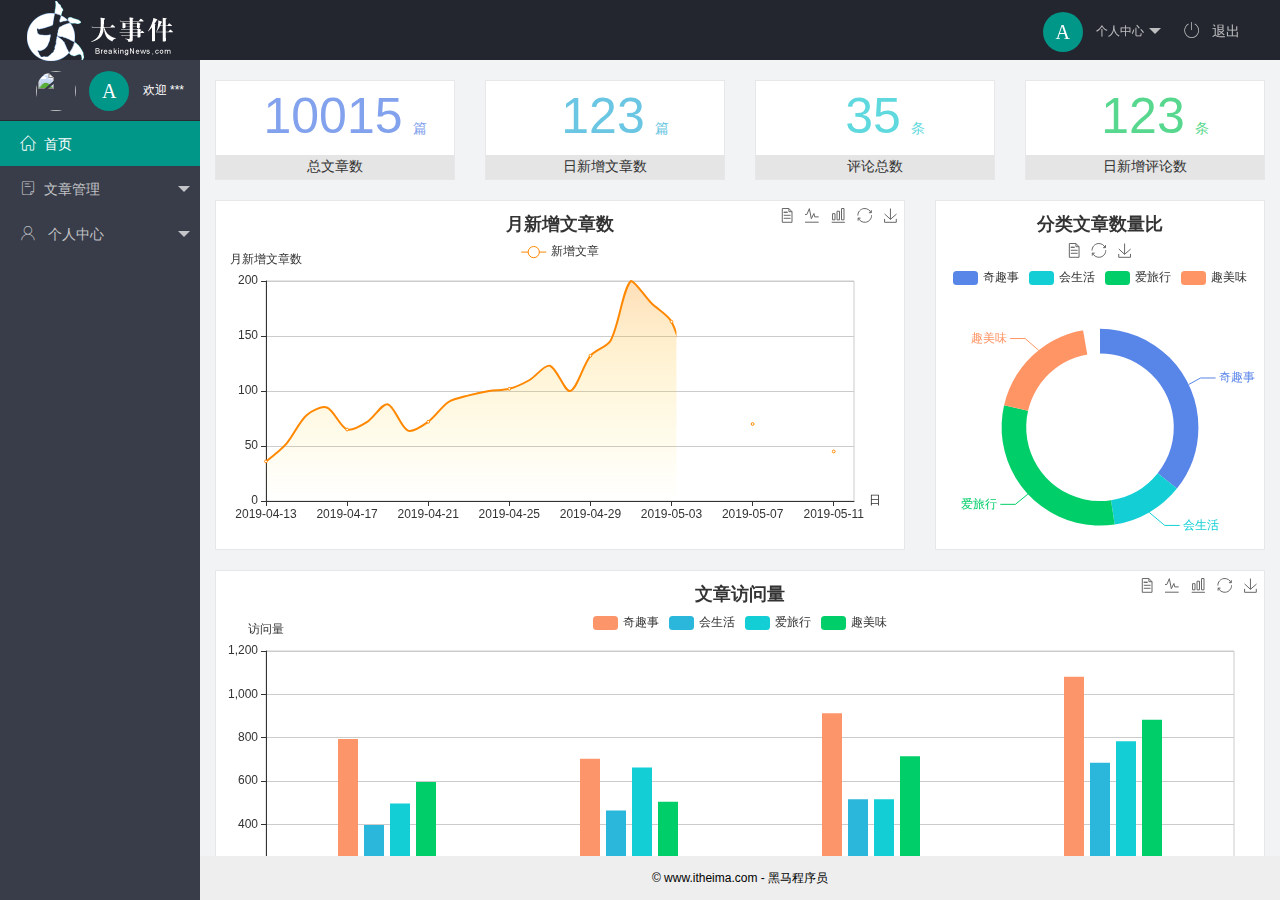
==== commit 941247a7: "index提交" ====
--- a/index-1.html
+++ b/index-1.html
@@ -25,7 +25,7 @@
         <li class="layui-nav-item">
           <!-- 右侧侧边栏头像 -->
           <a href="javascript:;" class="userinfo">
-            <img src="http://t.cn/RCzsdCq" class="layui-nav-img">
+            <!-- <img src="http://t.cn/RCzsdCq" class="layui-nav-img"> -->
             <span class="text-avatar">A</span>
             个人中心
           </a>
@@ -36,7 +36,7 @@
           </dl>
         </li>
         <li class="layui-nav-item">
-          <a href=""><span class="iconfont icon-tuichu"></span> 退出</a>
+          <a href="javascript:;" id="btnLogout"><span class="iconfont icon-tuichu"></span> 退出</a>
         </li>
       </ul>
     </div>
@@ -49,7 +49,7 @@
           <span class="text-avatar">A</span>
           <span id="welcome">欢迎 ***</span>
         </div>
-        <!-- 左侧导航区域（可配合layui已有的垂直导航） -->
+        <!-- 左侧导航区域（可配合layui已有的垂直导航）  lay-shrink="all"同一时间收缩全部兄弟菜单子菜单 -->
         <ul class="layui-nav layui-nav-tree" lay-shrink="all">
           <li class="layui-nav-item layui-this">
             <a href="/home/dashboard.html" target="fm"><span class="iconfont icon-home"></span>首页</a>
@@ -69,7 +69,10 @@
             </dl>
           </li>
           <li class="layui-nav-item">
-            <a href="javascript:;"><span class="iconfont icon-user"></span> 个人中心</a>
+            <a href="javascript:;">
+              <span class="iconfont icon-user">
+
+              </span> 个人中心</a>
             <dl class="layui-nav-child">
               <dd>
                 <a href="javascript:;"><i class="layui-icon layui-icon-app"></i>基本资料</a>
@@ -85,7 +88,11 @@
 
     <div class="layui-body">
       <!-- 内容主体区域 -->
-      <div style="padding: 15px;">内容主体区域</div>
+      
+        <!-- 通过首页 a链接 target='fm' 在iframe里显示网址 调宽高大小 -->
+        <iframe src="/home/dashboard.html" frameborder="0" name="fm"></iframe>
+      
+      
     </div>
 
     <div class="layui-footer">
@@ -93,7 +100,12 @@
       © www.itheima.com - 黑马程序员
     </div>
   </div>
+  <!-- 引入layui.all.js -->
   <script src="/assets/lib/layui/layui.all.js"></script>
+  <!-- 引入js 定义的函数 -->
+  <script src="/assets/lib/jquery.js"></script>
+  <script src="/assets/js/baseAPI-1.js"></script>
+  <script src="/assets/js/index-1.js"></script>
   <!-- <script>
   //JavaScript代码区域
   layui.use('element', function(){
--- a/assets/css/index-1.css
+++ b/assets/css/index-1.css
@@ -10,6 +10,17 @@
 .layui-icon {
   margin-right: 8px;
   margin-left: 20px;
+}
+iframe{
+  width: 100%;
+  height: 100%;
+}
+.layui-body{
+  overflow: hidden;
+}
+a{  
+  /* 禁止c3 a属性默认动画 */
+  transition: none !important;
 }
 .userinfo {
   height: 60px;
@@ -31,14 +42,16 @@
 .text-avatar {
   display: inline-block;
   width: 40px;
-  height: 40px;
+  height:40px;
   background-color: #009688;
   border-radius: 50%;
   line-height: 40px;
   text-align: center;
   font-size: 20px;
+  font-family: Cambria, Cochin, Georgia, Times, 'Times New Roman', serif;
   color: #fff;
   position: relative;
   top: 4px;
   margin-right: 10px;
+  /* background-color: transparent; */
 }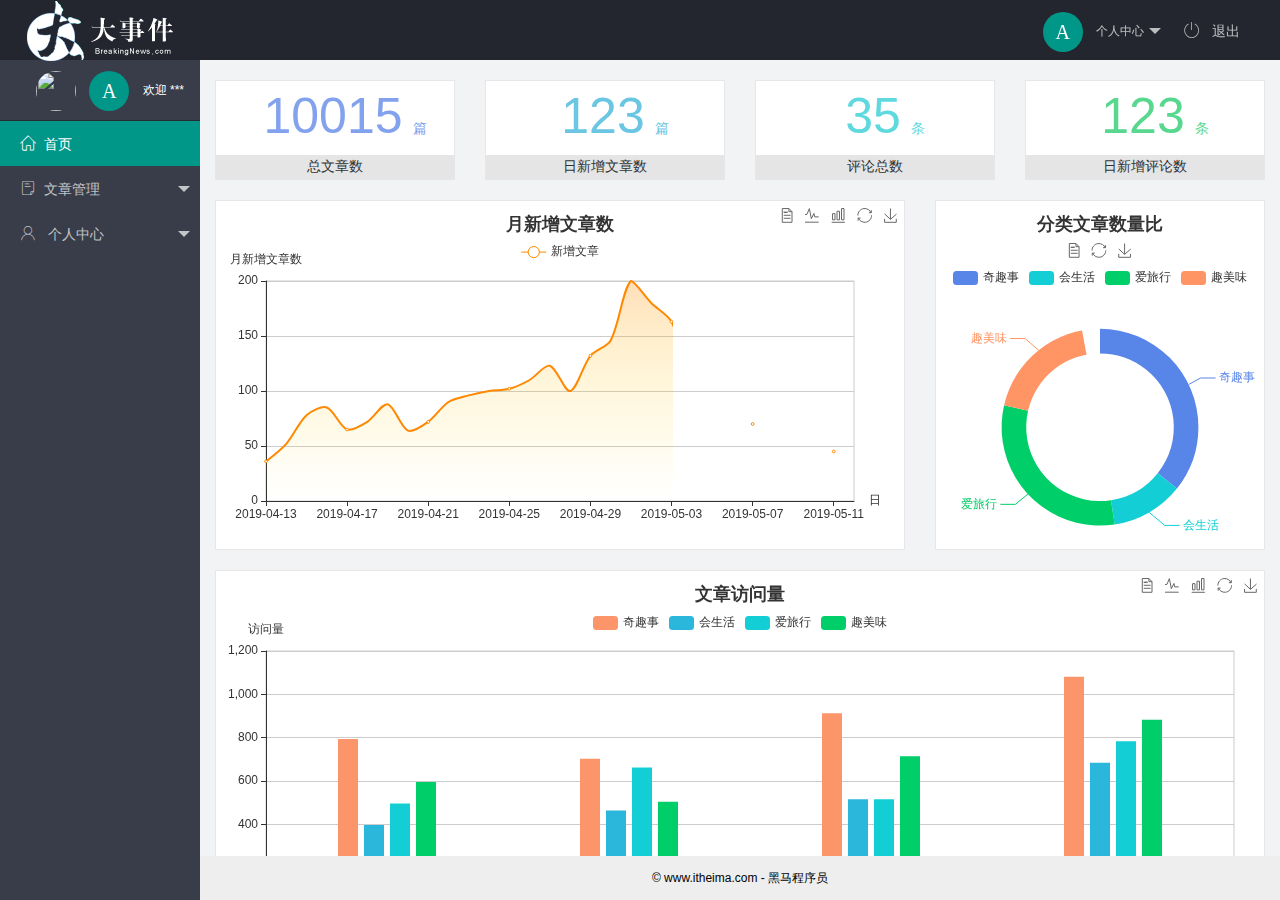
==== commit e13e0f21: "user提交" ====
--- a/index-1.html
+++ b/index-1.html
@@ -75,10 +75,10 @@
               </span> 个人中心</a>
             <dl class="layui-nav-child">
               <dd>
-                <a href="javascript:;"><i class="layui-icon layui-icon-app"></i>基本资料</a>
+                <a href="/user/user_info.html" target="fm"><i class="layui-icon layui-icon-app"></i>基本资料</a>
               </dd>
               <dd><a href="javascript:;"><i class="layui-icon layui-icon-app"></i>更换头像</a></dd>
-              <dd><a href="javascript:;"><i class="layui-icon layui-icon-app"></i>重置密码</a></dd>
+              <dd><a href="/user/user_pwd.html" target="fm"><i class="layui-icon layui-icon-app"></i>重置密码</a></dd>
             </dl>
           </li>
 
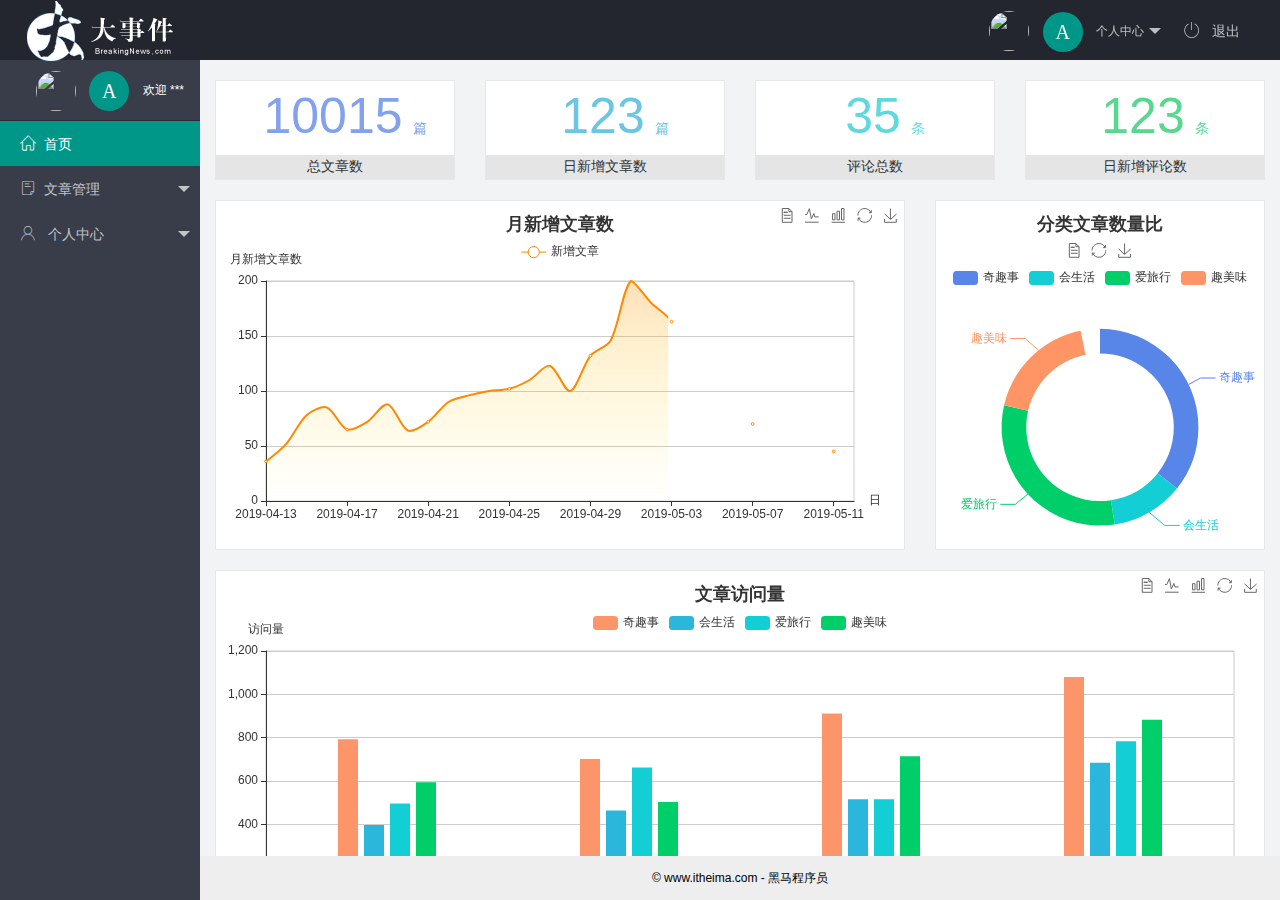
==== commit 789d176c: "user:1.16提交" ====
--- a/index-1.html
+++ b/index-1.html
@@ -25,14 +25,14 @@
         <li class="layui-nav-item">
           <!-- 右侧侧边栏头像 -->
           <a href="javascript:;" class="userinfo">
-            <!-- <img src="http://t.cn/RCzsdCq" class="layui-nav-img"> -->
+            <img src="http://t.cn/RCzsdCq" class="layui-nav-img">
             <span class="text-avatar">A</span>
             个人中心
           </a>
           <dl class="layui-nav-child">
-            <dd><a href="">基本资料</a></dd>
-            <dd><a href="">更换头像</a></dd>
-            <dd><a href="">重置密码</a></dd>
+            <dd><a href="user/user_info.html" target="fm">基本资料</a></dd>
+            <dd><a href="/user/user_avatar.html" target="fm">更换头像</a></dd>
+            <dd><a href="/user/user_pwd.html" target="fm">重置密码</a></dd>
           </dl>
         </li>
         <li class="layui-nav-item">
@@ -45,7 +45,7 @@
       <div class="layui-side-scroll">
         <!-- 左侧侧边栏头像 -->
         <div class="userinfo">
-          <img src="http://t.cn/RCzsdCq" class="layui-nav-img" />
+          <img src="http://t.cn/RCzsdCq" class="layui-nav-img" >
           <span class="text-avatar">A</span>
           <span id="welcome">欢迎 ***</span>
         </div>
@@ -77,7 +77,7 @@
               <dd>
                 <a href="/user/user_info.html" target="fm"><i class="layui-icon layui-icon-app"></i>基本资料</a>
               </dd>
-              <dd><a href="javascript:;"><i class="layui-icon layui-icon-app"></i>更换头像</a></dd>
+              <dd><a href="/user/user_avatar.html" target="fm"><i class="layui-icon layui-icon-app"></i>更换头像</a></dd>
               <dd><a href="/user/user_pwd.html" target="fm"><i class="layui-icon layui-icon-app"></i>重置密码</a></dd>
             </dl>
           </li>
